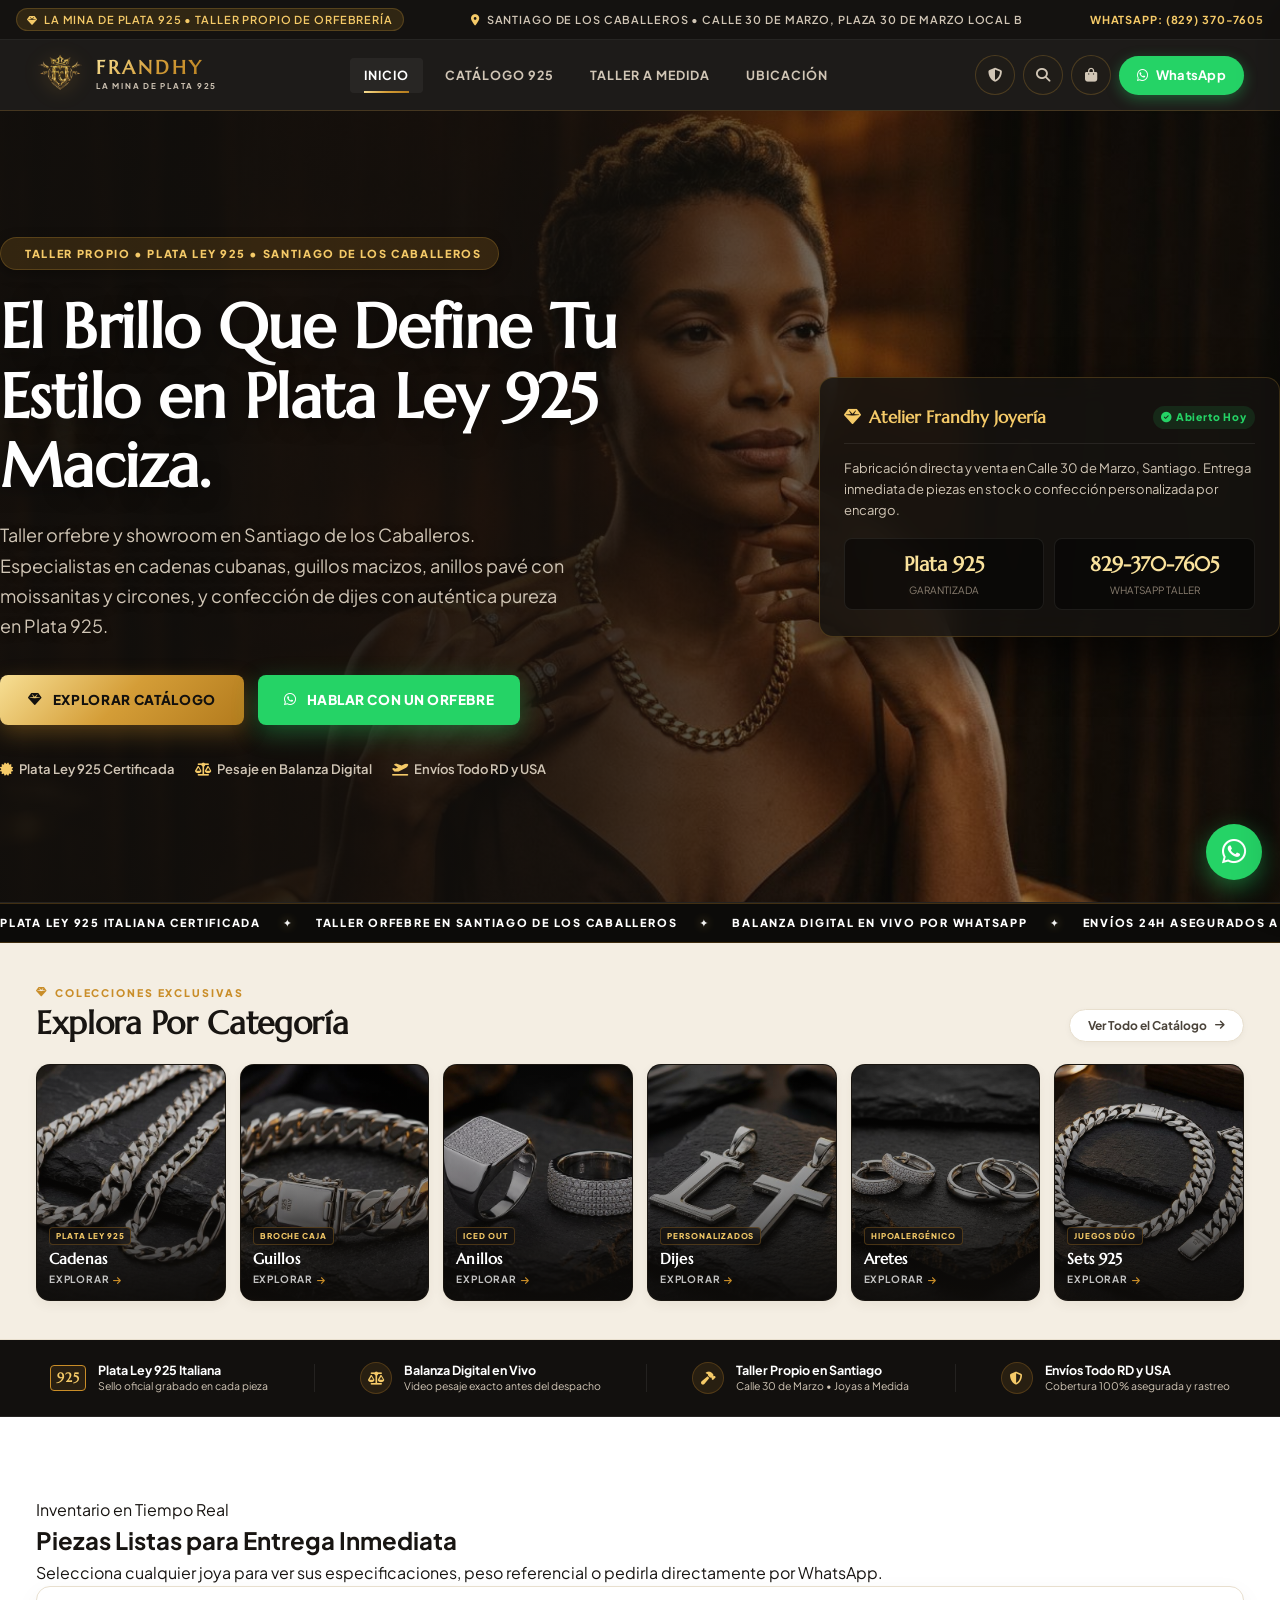
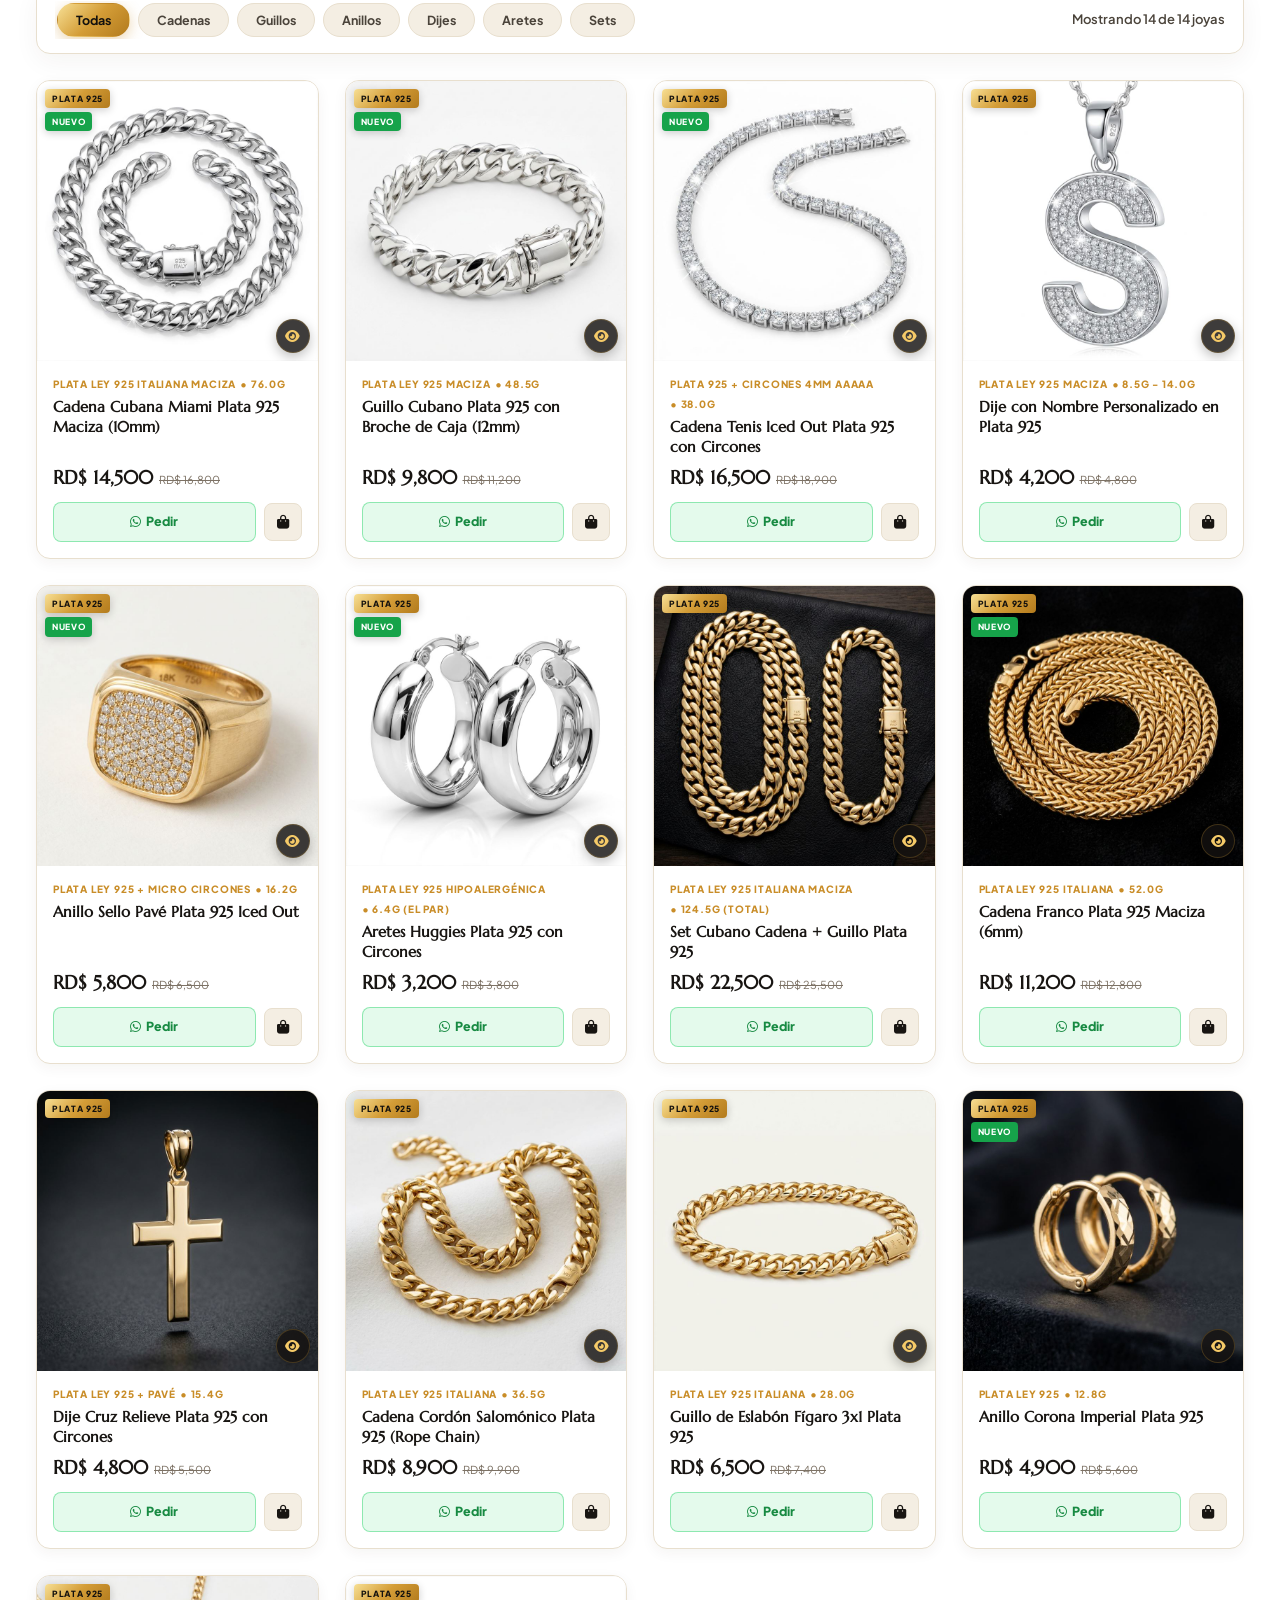
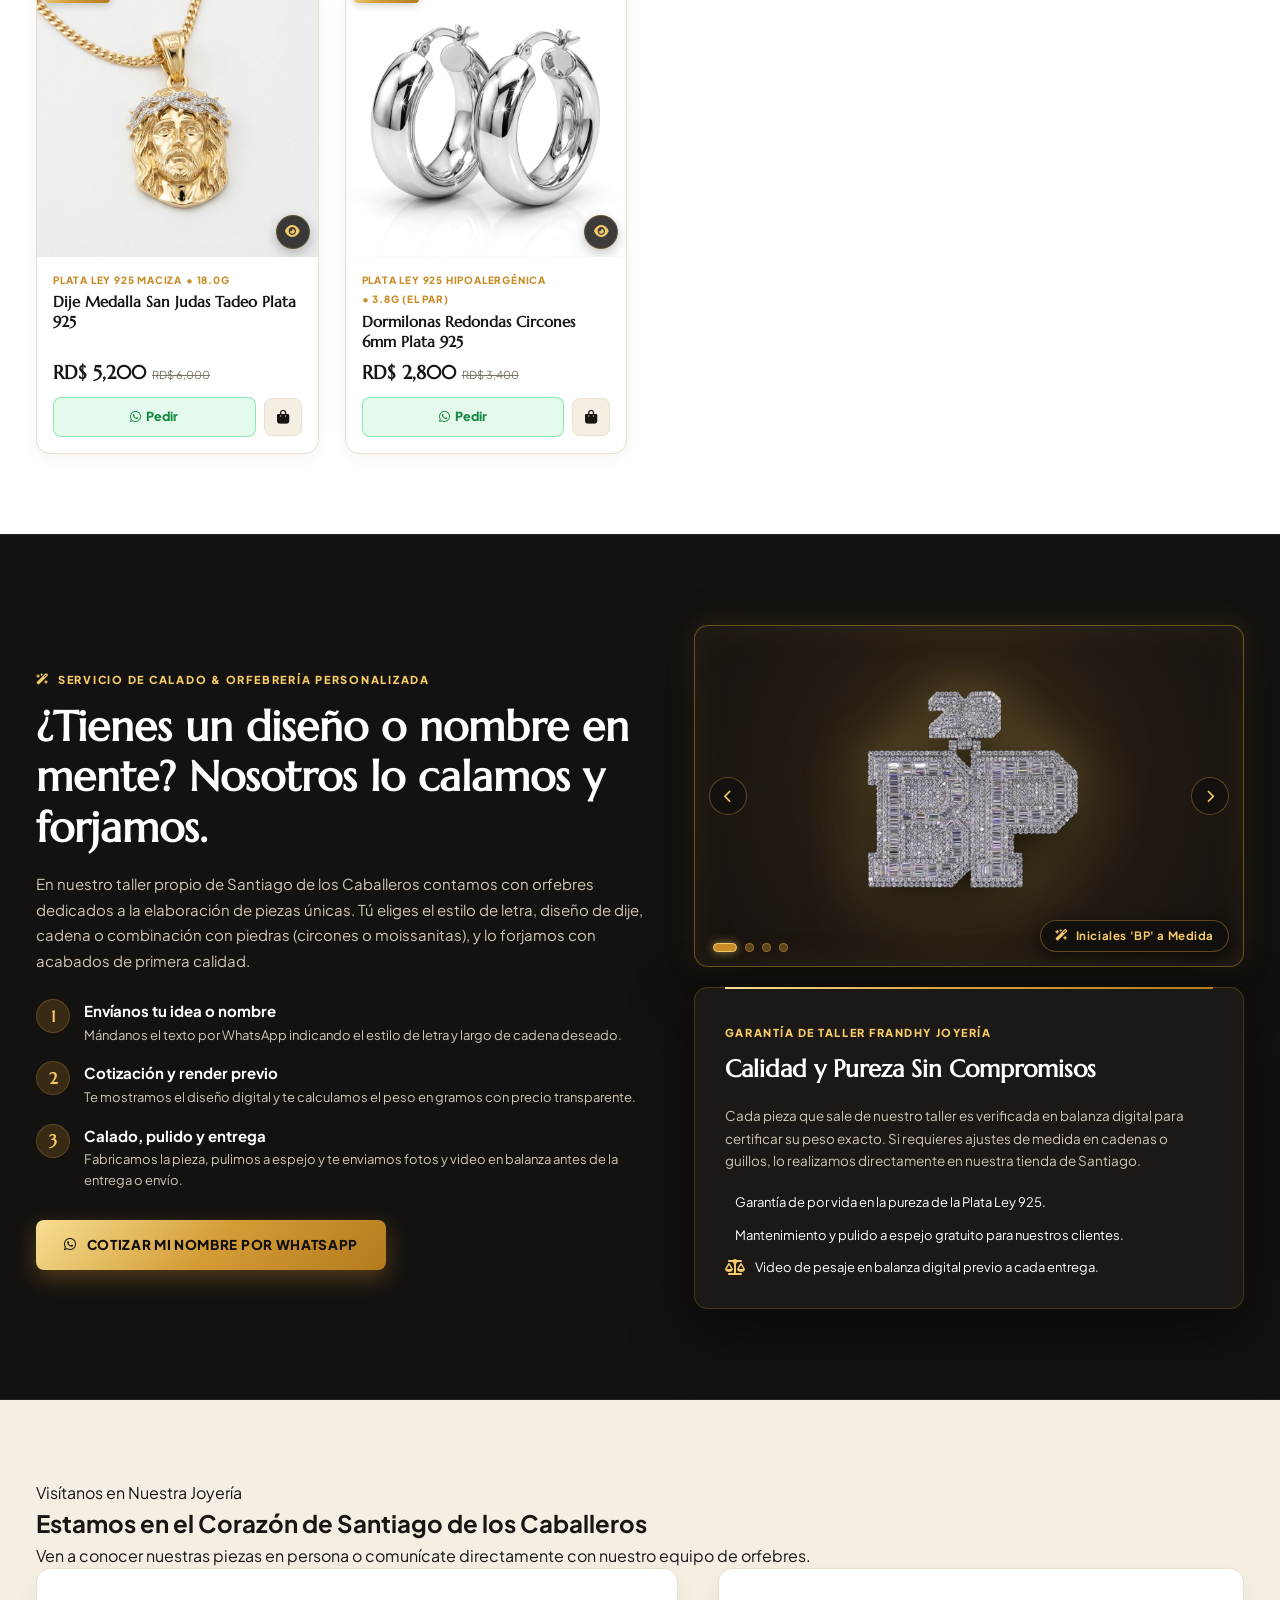
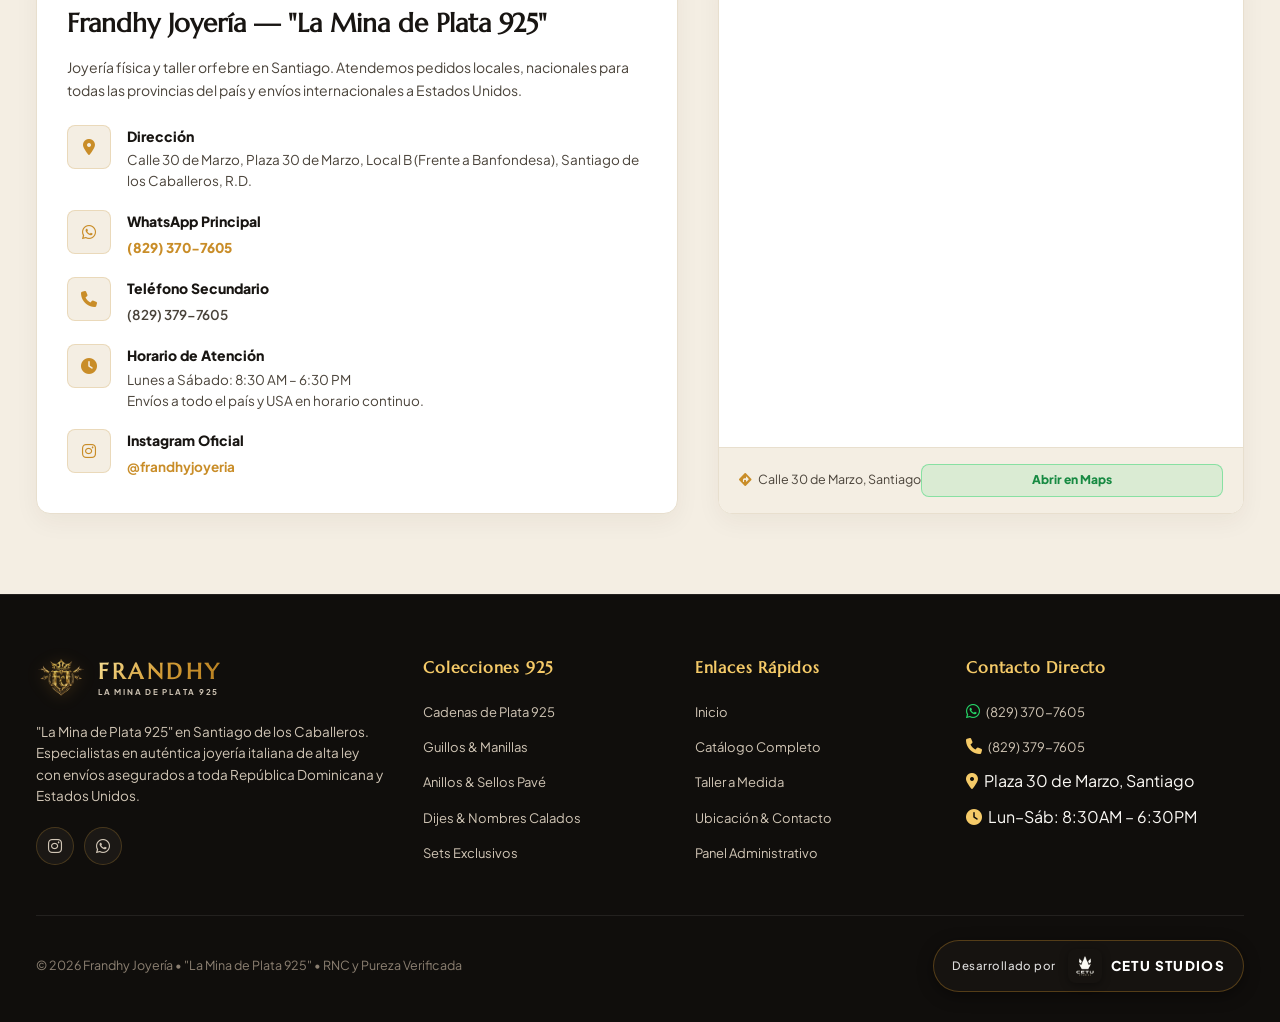
==== index.html @ ae6b26ad "feat: complete website for Frandhy Joyeria with custom jewelry catalog, hallmark bar carousel, and s" ====
<!DOCTYPE html>
<html lang="es">
<head>
  <meta charset="UTF-8">
  <meta name="viewport" content="width=device-width, initial-scale=1.0, maximum-scale=5.0">
  <title>Frandhy Joyería | "La Mina de Plata 925" · Taller de Joyas & Plata Ley 925 Italiana · Santiago de los Caballeros, RD</title>
  <meta name="description" content="Frandhy Joyería en Santiago de los Caballeros. Especialistas en cadenas cubanas Miami, guillos macizos, anillos pavé, dijes con tu nombre calados a mano y orfebrería de alta ley en auténtica Plata 925 Italiana.">
  <meta name="theme-color" content="#141210">

  <!-- Open Graph -->
  <meta property="og:title" content="Frandhy Joyería · La Mina de Plata 925 (Santiago, RD)">
  <meta property="og:description" content="Taller de orfebrería, fabricación, compra y venta de joyas en plata ley 925 italiana maciza en Calle 30 de Marzo, Santiago.">
  <meta property="og:type" content="website">

  <!-- Favicon -->
  <link rel="icon" type="image/png" href="assets/img/logo_frandhy.png">

  <!-- Font Awesome 6 -->
  <link rel="stylesheet" href="https://cdnjs.cloudflare.com/ajax/libs/font-awesome/6.5.1/css/all.min.css">

  <!-- Google Fonts: Cinzel + Marcellus + Plus Jakarta Sans -->
  <link rel="preconnect" href="https://fonts.googleapis.com">
  <link rel="preconnect" href="https://fonts.gstatic.com" crossorigin>
  <link href="https://fonts.googleapis.com/css2?family=Cinzel:wght@500;600;700;800;900&family=Marcellus&family=Plus+Jakarta+Sans:wght@300;400;500;600;700;800&display=swap" rel="stylesheet">

  <!-- Estilos Maestros (Alto Contraste Warm Ivory Marble & Rich Espresso / Amber Gold) -->
  <link rel="stylesheet" href="style.css">
</head>
<body>

  <!-- ====================================================================
       TOP BROADCAST BAR (ALTO CONTRASTE)
       ==================================================================== -->
  <div class="top-bar">
    <div class="top-bar-inner">
      <div class="top-pill">
        <i class="fa-solid fa-gem" style="font-size: 10px;"></i>
        <span>La Mina de Plata 925 &bull; Taller Propio de Orfebrería</span>
      </div>
      <div class="top-bar-item-hide">
        <i class="fa-solid fa-location-dot" style="color:var(--gold-light); margin-right:4px;"></i>
        <span>Santiago de los Caballeros &bull; Calle 30 de Marzo, Plaza 30 de Marzo Local B</span>
      </div>
      <div>
        <span class="top-rate">WhatsApp: (829) 370-7605</span>
      </div>
    </div>
  </div>

  <!-- ====================================================================
       STICKY NAVBAR (ESPRESSO GLASS)
       ==================================================================== -->
  <header class="site-nav" id="site-nav">
    <div class="nav-inner">
      <!-- Logo & Brand Wordmark -->
      <a href="#inicio" class="nav-logo" aria-label="Frandhy Joyería — La Mina de Plata 925">
        <img src="assets/img/logo_frandhy.png" alt="Frandhy Joyería" class="logo-img">
        <div class="logo-brand-wrap">
          <span class="logo-brand-title">FRANDHY</span>
          <span class="logo-brand-subtitle">LA MINA DE PLATA 925</span>
        </div>
      </a>

      <!-- Desktop Links -->
      <nav class="nav-links">
        <a href="#inicio" class="nav-link active">Inicio</a>
        <a href="#catalogo" class="nav-link">Catálogo 925</a>
        <a href="#taller" class="nav-link">Taller a Medida</a>
        <a href="#contacto" class="nav-link">Ubicación</a>
      </nav>

      <!-- Actions -->
      <div class="nav-actions">
        <!-- Direct Link to Admin Panel -->
        <a href="admin.html" class="nav-icon-btn nav-admin-link" title="Panel Administrativo" aria-label="Panel Administrativo" target="_blank">
          <i class="fa-solid fa-shield-halved"></i>
        </a>

        <!-- Search Button -->
        <button type="button" class="nav-icon-btn" id="nav-search-btn" aria-label="Buscar en el catálogo">
          <i class="fa-solid fa-magnifying-glass"></i>
        </button>

        <!-- Bag Button -->
        <button type="button" class="nav-icon-btn" id="cart-toggle-btn" aria-label="Ver bolsa de compras">
          <i class="fa-solid fa-bag-shopping"></i>
          <span class="bag-counter">0</span>
        </button>

        <!-- Direct WhatsApp CTA -->
        <a href="https://wa.me/18293707605?text=Hola%20Frandhy%20Joyer%C3%ADa,%20deseo%20consultar%20sobre%20su%20cat%C3%A1logo%20de%20piezas%20en%20plata%20925." 
           target="_blank" rel="noopener" class="nav-wa-btn">
          <i class="fa-brands fa-whatsapp"></i>
          <span>WhatsApp</span>
        </a>

        <!-- Mobile Hamburger -->
        <button type="button" class="nav-hamburger" id="mob-toggle-btn" aria-label="Abrir menú">
          <span></span><span></span><span></span>
        </button>
      </div>
    </div>

    <!-- Expandable Search Bar -->
    <div class="nav-search-bar" id="nav-search-bar">
      <div class="search-input-wrap">
        <i class="fa-solid fa-magnifying-glass search-ico"></i>
        <input type="search" id="search-input" placeholder="Buscar cadena cubana, guillo, anillo pavé, dije con nombre, aretes..." autocomplete="off">
        <button type="button" class="search-clear-btn" id="search-clear-btn" style="display:none;" aria-label="Limpiar búsqueda">
          <i class="fa-solid fa-xmark"></i>
        </button>
      </div>
    </div>
  </header>

  <!-- ====================================================================
       MOBILE DRAWER
       ==================================================================== -->
  <div class="mob-overlay" id="mob-overlay"></div>
  <aside class="mob-drawer" id="mob-drawer">
    <div class="mob-head">
      <div class="nav-logo">
        <img src="assets/img/logo_frandhy.png" alt="Frandhy Joyería" class="logo-img" style="height:42px; width:auto;">
        <div class="logo-brand-wrap">
          <span class="logo-brand-title" style="font-size:17px;">FRANDHY</span>
          <span class="logo-brand-subtitle" style="font-size:7.5px;">LA MINA DE PLATA 925</span>
        </div>
      </div>
      <button type="button" class="mob-close-btn" id="mob-close-btn" aria-label="Cerrar menú">
        <i class="fa-solid fa-xmark"></i>
      </button>
    </div>

    <nav class="mob-nav">
      <div class="mob-section-tag">Navegación</div>
      <a href="#inicio" class="mob-nav-link" data-close-mob><i class="fa-solid fa-house"></i>Inicio</a>
      <a href="#catalogo" class="mob-nav-link" data-close-mob><i class="fa-solid fa-gem"></i>Catálogo de Joyas</a>
      <a href="#taller" class="mob-nav-link" data-close-mob><i class="fa-solid fa-screwdriver-wrench"></i>Taller &amp; Calado</a>
      <a href="#contacto" class="mob-nav-link" data-close-mob><i class="fa-solid fa-location-dot"></i>Ubicación &amp; Contacto</a>

      <div style="height:1px; background:var(--bdr-dark-subtle); margin:12px 6px;"></div>

      <div class="mob-section-tag">Gestión del Taller</div>
      <a href="admin.html" class="mob-nav-link mob-nav-admin" target="_blank">
        <i class="fa-solid fa-shield-halved"></i>
        <span>Panel Administrativo</span>
        <span class="mob-admin-tag">Atelier</span>
      </a>
    </nav>

    <div class="mob-foot">
      <a href="https://wa.me/18293707605?text=Hola%20Frandhy%20Joyer%C3%ADa,%20deseo%20hacer%20una%20consulta." target="_blank" rel="noopener" class="btn-mob-wa">
        <i class="fa-brands fa-whatsapp"></i> WhatsApp: 829-370-7605
      </a>
      <button type="button" class="btn-mob-bag" onclick="window.FRANDHY_APP.openCartDrawer(); document.getElementById('mob-close-btn').click();">
        <i class="fa-solid fa-bag-shopping"></i> Ver Bolsa (<span id="mob-bag-count">0</span>)
      </button>
    </div>
  </aside>

  <!-- ====================================================================
       SHOPPING BAG DRAWER
       ==================================================================== -->
  <div class="cart-drawer-overlay" id="cart-overlay"></div>
  <aside class="cart-drawer" id="cart-drawer">
    <div class="cart-head">
      <span class="cart-title"><i class="fa-solid fa-bag-shopping" style="color:var(--gold); margin-right:8px;"></i>Tu Bolsa de Joyas</span>
      <button type="button" class="mob-close-btn" id="cart-close-btn" aria-label="Cerrar bolsa">
        <i class="fa-solid fa-xmark"></i>
      </button>
    </div>

    <div class="cart-items-wrap" id="cart-items-wrap">
      <!-- Inyectado por store.js -->
    </div>

    <div class="cart-foot">
      <div class="cart-total-row">
        <span style="color:var(--text-dark-2); font-weight:600;">Subtotal Estimado:</span>
        <span class="cart-total-price" id="cart-total-price">RD$ 0</span>
      </div>
      <button type="button" class="btn-primary" id="cart-checkout-btn" style="width:100%; justify-content:center;">
        <i class="fa-brands fa-whatsapp"></i> Confirmar Pedido por WhatsApp
      </button>
      <p style="font-size:11px; color:var(--text-dark-3); text-align:center; margin-top:10px;">
        Plata Ley 925 garantizada &bull; Envío asegurado a toda RD y USA
      </p>
    </div>
  </aside>

  <main>
    <!-- ==================================================================
         1. HERO SECTION (FULL-BLEED LUXURY CAMPAIGN HERO)
         ================================================================== -->
    <section class="hero" id="inicio">
      <div class="hero-bg-media">
        <img src="assets/img/hero/cristian_hero_luxury.jpg" alt="Frandhy Joyería — Campaña Plata Ley 925 Italiana" class="hero-bg-img">
        <div class="hero-vignette"></div>
      </div>

      <div class="container hero-content-wrap">
        <div class="hero-inner-grid">
          <div class="hero-text-col fade-in">
            <div class="hero-eyebrow-dark">
              <span class="pulse-dot"></span>
              <span>TALLER PROPIO &bull; PLATA LEY 925 &bull; SANTIAGO DE LOS CABALLEROS</span>
            </div>

            <h1 class="hero-main-title">
              El Brillo Que Define Tu Estilo en <span class="gold-gradient-text">Plata Ley 925 Maciza</span>.
            </h1>

            <p class="hero-main-desc">
              Taller orfebre y showroom en Santiago de los Caballeros. Especialistas en cadenas cubanas, guillos macizos, anillos pavé con moissanitas y circones, y confección de dijes con auténtica pureza en Plata 925.
            </p>

            <div class="hero-actions-group">
              <a href="#catalogo" class="btn-primary">
                <i class="fa-solid fa-gem"></i> Explorar Catálogo
              </a>
              <a href="https://wa.me/18293707605?text=Hola%20Frandhy%20Joyer%C3%ADa,%20deseo%20cotizar%20una%20pieza%20en%20plata%20925." target="_blank" rel="noopener" class="btn-hero-wa">
                <i class="fa-brands fa-whatsapp"></i> Hablar con un Orfebre
              </a>
            </div>

            <div class="hero-trust-pills">
              <span><i class="fa-solid fa-certificate"></i>Plata Ley 925 Certificada</span>
              <span><i class="fa-solid fa-scale-balanced"></i>Pesaje en Balanza Digital</span>
              <span><i class="fa-solid fa-plane-departure"></i>Envíos Todo RD y USA</span>
            </div>
          </div>

          <div class="hero-card-col fade-in">
            <div class="hero-floating-card">
              <div class="hero-float-head">
                <span class="hero-float-title"><i class="fa-solid fa-gem" style="color:var(--gold-light); margin-right:8px;"></i>Atelier Frandhy Joyería</span>
                <span class="hero-float-status"><i class="fa-solid fa-circle-check"></i> Abierto Hoy</span>
              </div>
              <div class="hero-float-body">
                <p>Fabricación directa y venta en Calle 30 de Marzo, Santiago. Entrega inmediata de piezas en stock o confección personalizada por encargo.</p>
                <div class="hero-float-stats">
                  <div class="float-stat-box">
                    <div class="float-stat-num">Plata 925</div>
                    <div class="float-stat-lbl">Garantizada</div>
                  </div>
                  <div class="float-stat-box">
                    <div class="float-stat-num">829-370-7605</div>
                    <div class="float-stat-lbl">WhatsApp Taller</div>
                  </div>
                </div>
              </div>
            </div>
          </div>
        </div>
      </div>
    </section>

    <!-- ==================================================================
         1.5. LUXURY INFINITE TICKER MARQUEE (JAXXON & GLD STANDARD)
         ================================================================== -->
    <div class="luxury-marquee-ticker" aria-hidden="true">
      <div class="marquee-track">
        <div class="marquee-group">
          <span>PLATA LEY 925 ITALIANA CERTIFICADA</span>
          <span class="marquee-star">✦</span>
          <span>TALLER ORFEBRE EN SANTIAGO DE LOS CABALLEROS</span>
          <span class="marquee-star">✦</span>
          <span>BALANZA DIGITAL EN VIVO POR WHATSAPP</span>
          <span class="marquee-star">✦</span>
          <span>ENVÍOS 24H ASEGURADOS A TODA RD &amp; USA</span>
          <span class="marquee-star">✦</span>
          <span>BROCHES DE CAJA CON DOBLE SEGURO</span>
          <span class="marquee-star">✦</span>
          <span>CALADO LÁSER Y DISEÑOS PERSONALIZADOS</span>
          <span class="marquee-star">✦</span>
          <span>GARANTÍA DE AUTENTICIDAD DE POR VIDA</span>
          <span class="marquee-star">✦</span>
        </div>
        <div class="marquee-group" aria-hidden="true">
          <span>PLATA LEY 925 ITALIANA CERTIFICADA</span>
          <span class="marquee-star">✦</span>
          <span>TALLER ORFEBRE EN SANTIAGO DE LOS CABALLEROS</span>
          <span class="marquee-star">✦</span>
          <span>BALANZA DIGITAL EN VIVO POR WHATSAPP</span>
          <span class="marquee-star">✦</span>
          <span>ENVÍOS 24H ASEGURADOS A TODA RD &amp; USA</span>
          <span class="marquee-star">✦</span>
          <span>BROCHES DE CAJA CON DOBLE SEGURO</span>
          <span class="marquee-star">✦</span>
          <span>CALADO LÁSER Y DISEÑOS PERSONALIZADOS</span>
          <span class="marquee-star">✦</span>
          <span>GARANTÍA DE AUTENTICIDAD DE POR VIDA</span>
          <span class="marquee-star">✦</span>
        </div>
      </div>
    </div>

    <!-- ==================================================================
         2. EDITORIAL CATEGORY TILES (JAXXON & MEJURI "SHOP BY CATEGORY")
         ================================================================== -->
    <section class="section-luxury-collections" id="colecciones">
      <div class="container">
        <div class="collections-head fade-in">
          <div class="col-head-left">
            <span class="luxury-eyebrow"><i class="fa-solid fa-gem"></i> Colecciones Exclusivas</span>
            <h2 class="collections-title">Explora Por Categoría</h2>
          </div>
          <button type="button" class="btn-all-collections" onclick="window.FRANDHY_APP.filterByCategory('todas')">
            <span>Ver Todo el Catálogo</span> <i class="fa-solid fa-arrow-right"></i>
          </button>
        </div>

        <div class="collections-track fade-in">
          <!-- Card 1: Cadenas -->
          <article class="lux-cat-card" data-cat="cadenas" onclick="window.FRANDHY_APP.filterByCategory('cadenas')">
            <div class="lux-cat-media">
              <img src="assets/img/categories/cadenas.jpg" alt="Cadenas en Plata Ley 925" loading="lazy">
              <div class="lux-cat-gradient"></div>
            </div>
            <div class="lux-cat-content">
              <span class="lux-cat-badge">Plata Ley 925</span>
              <h3 class="lux-cat-name">Cadenas</h3>
              <span class="lux-cat-action">Explorar <i class="fa-solid fa-arrow-right"></i></span>
            </div>
          </article>

          <!-- Card 2: Guillos -->
          <article class="lux-cat-card" data-cat="guillos" onclick="window.FRANDHY_APP.filterByCategory('guillos')">
            <div class="lux-cat-media">
              <img src="assets/img/categories/pulseras.jpg" alt="Guillos y Pulseras Miami" loading="lazy">
              <div class="lux-cat-gradient"></div>
            </div>
            <div class="lux-cat-content">
              <span class="lux-cat-badge">Broche Caja</span>
              <h3 class="lux-cat-name">Guillos</h3>
              <span class="lux-cat-action">Explorar <i class="fa-solid fa-arrow-right"></i></span>
            </div>
          </article>

          <!-- Card 3: Anillos -->
          <article class="lux-cat-card" data-cat="anillos" onclick="window.FRANDHY_APP.filterByCategory('anillos')">
            <div class="lux-cat-media">
              <img src="assets/img/categories/anillos.jpg" alt="Anillos y Pavé" loading="lazy">
              <div class="lux-cat-gradient"></div>
            </div>
            <div class="lux-cat-content">
              <span class="lux-cat-badge">Iced Out</span>
              <h3 class="lux-cat-name">Anillos</h3>
              <span class="lux-cat-action">Explorar <i class="fa-solid fa-arrow-right"></i></span>
            </div>
          </article>

          <!-- Card 4: Dijes -->
          <article class="lux-cat-card" data-cat="dijes" onclick="window.FRANDHY_APP.filterByCategory('dijes')">
            <div class="lux-cat-media">
              <img src="assets/img/categories/personalizados.jpg" alt="Dijes Calados Personalizados" loading="lazy">
              <div class="lux-cat-gradient"></div>
            </div>
            <div class="lux-cat-content">
              <span class="lux-cat-badge">Personalizados</span>
              <h3 class="lux-cat-name">Dijes</h3>
              <span class="lux-cat-action">Explorar <i class="fa-solid fa-arrow-right"></i></span>
            </div>
          </article>

          <!-- Card 5: Aretes -->
          <article class="lux-cat-card" data-cat="aretes" onclick="window.FRANDHY_APP.filterByCategory('aretes')">
            <div class="lux-cat-media">
              <img src="assets/img/categories/aretes.jpg" alt="Aretes y Candongas" loading="lazy">
              <div class="lux-cat-gradient"></div>
            </div>
            <div class="lux-cat-content">
              <span class="lux-cat-badge">Hipoalergénico</span>
              <h3 class="lux-cat-name">Aretes</h3>
              <span class="lux-cat-action">Explorar <i class="fa-solid fa-arrow-right"></i></span>
            </div>
          </article>

          <!-- Card 6: Sets -->
          <article class="lux-cat-card" data-cat="sets" onclick="window.FRANDHY_APP.filterByCategory('sets')">
            <div class="lux-cat-media">
              <img src="assets/img/categories/sets.jpg" alt="Sets Coordinados" loading="lazy">
              <div class="lux-cat-gradient"></div>
            </div>
            <div class="lux-cat-content">
              <span class="lux-cat-badge">Juegos Dúo</span>
              <h3 class="lux-cat-name">Sets 925</h3>
              <span class="lux-cat-action">Explorar <i class="fa-solid fa-arrow-right"></i></span>
            </div>
          </article>
        </div>
      </div>
    </section>

    <!-- ==================================================================
         2.5. CERTIFIED LUXURY HALLMARK BAR (CARTIER / TIFFANY STANDARD)
         ================================================================== -->
    <section class="section-hallmark-bar" id="garantia-frandhy">
      <div class="container">
        <div class="hallmark-carousel-wrap">
          <button class="hm-arrow hm-arrow-prev" id="hm-prev" aria-label="Anterior garantía">
            <i class="fa-solid fa-chevron-left"></i>
          </button>

          <div class="hallmark-inner fade-in">
            <div class="hallmark-cell">
              <div class="hallmark-seal">925</div>
              <div class="hallmark-text">
                <strong>Plata Ley 925 Italiana</strong>
                <span>Sello oficial grabado en cada pieza</span>
              </div>
            </div>

            <div class="hallmark-divider"></div>

            <div class="hallmark-cell">
              <div class="hallmark-icon"><i class="fa-solid fa-scale-balanced"></i></div>
              <div class="hallmark-text">
                <strong>Balanza Digital en Vivo</strong>
                <span>Video pesaje exacto antes del despacho</span>
              </div>
            </div>

            <div class="hallmark-divider"></div>

            <div class="hallmark-cell">
              <div class="hallmark-icon"><i class="fa-solid fa-hammer"></i></div>
              <div class="hallmark-text">
                <strong>Taller Propio en Santiago</strong>
                <span>Calle 30 de Marzo &bull; Joyas a Medida</span>
              </div>
            </div>

            <div class="hallmark-divider"></div>

            <div class="hallmark-cell">
              <div class="hallmark-icon"><i class="fa-solid fa-shield-halved"></i></div>
              <div class="hallmark-text">
                <strong>Envíos Todo RD y USA</strong>
                <span>Cobertura 100% asegurada y rastreo</span>
              </div>
            </div>
          </div>

          <button class="hm-arrow hm-arrow-next" id="hm-next" aria-label="Siguiente garantía">
            <i class="fa-solid fa-chevron-right"></i>
          </button>
        </div>
      </div>
    </section>

    <!-- ==================================================================
         4. CATALOG & PRODUCTS (LUMINOUS CANVAS & CRISP WHITE CARDS)
         ================================================================== -->
    <section class="section-catalog" id="catalogo">
      <div class="container">
        <div class="section-head fade-in">
          <span class="section-tag">Inventario en Tiempo Real</span>
          <h2 class="section-title">Piezas Listas para Entrega Inmediata</h2>
          <p class="section-sub">Selecciona cualquier joya para ver sus especificaciones, peso referencial o pedirla directamente por WhatsApp.</p>
        </div>

        <!-- Filter Pills Bar -->
        <div class="catalog-toolbar fade-in">
          <div class="filter-pills">
            <button type="button" class="filter-pill active" data-cat="todas">Todas</button>
            <button type="button" class="filter-pill" data-cat="cadenas">Cadenas</button>
            <button type="button" class="filter-pill" data-cat="guillos">Guillos</button>
            <button type="button" class="filter-pill" data-cat="anillos">Anillos</button>
            <button type="button" class="filter-pill" data-cat="dijes">Dijes</button>
            <button type="button" class="filter-pill" data-cat="aretes">Aretes</button>
            <button type="button" class="filter-pill" data-cat="sets">Sets</button>
          </div>
          <div class="catalog-counter" id="catalog-count">Cargando inventario...</div>
        </div>

        <!-- Grid (Exactamente 2 columnas en mobile, 4 en desktop) -->
        <div class="products-grid" id="products-grid">
          <!-- Inyectado dinámicamente por store.js -->
        </div>
      </div>
    </section>

    <!-- ==================================================================
         5. TALLER & CUSTOM WORKSHOP (ALTO CONTRASTE OSCURO — ESPRESSO & GOLD)
         ================================================================== -->
    <section class="section-workshop" id="taller">
      <div class="container">
        <div class="workshop-grid">
          <div class="workshop-text fade-in">
            <div class="workshop-badge">
              <i class="fa-solid fa-wand-magic-sparkles"></i>
              <span>Servicio de Calado &amp; Orfebrería Personalizada</span>
            </div>
            <h2 class="workshop-title">¿Tienes un diseño o nombre en mente? Nosotros lo calamos y forjamos.</h2>
            <p class="workshop-desc">
              En nuestro taller propio de Santiago de los Caballeros contamos con orfebres dedicados a la elaboración de piezas únicas. Tú eliges el estilo de letra, diseño de dije, cadena o combinación con piedras (circones o moissanitas), y lo forjamos con acabados de primera calidad.
            </p>

            <div class="workshop-steps">
              <div class="workshop-step">
                <div class="step-num">1</div>
                <div class="step-text">
                  <h4>Envíanos tu idea o nombre</h4>
                  <p>Mándanos el texto por WhatsApp indicando el estilo de letra y largo de cadena deseado.</p>
                </div>
              </div>

              <div class="workshop-step">
                <div class="step-num">2</div>
                <div class="step-text">
                  <h4>Cotización y render previo</h4>
                  <p>Te mostramos el diseño digital y te calculamos el peso en gramos con precio transparente.</p>
                </div>
              </div>

              <div class="workshop-step">
                <div class="step-num">3</div>
                <div class="step-text">
                  <h4>Calado, pulido y entrega</h4>
                  <p>Fabricamos la pieza, pulimos a espejo y te enviamos fotos y video en balanza antes de la entrega o envío.</p>
                </div>
              </div>
            </div>

            <a href="https://wa.me/18293707605?text=Hola%20Frandhy%20Joyer%C3%ADa,%20quiero%20cotizar%20la%20fabricaci%C3%B3n%20de%20un%20dije%20con%20nombre%20personalizado." target="_blank" rel="noopener" class="btn-primary">
              <i class="fa-brands fa-whatsapp"></i> Cotizar Mi Nombre por WhatsApp
            </a>
          </div>

          <div class="workshop-visual fade-in">
            <!-- Product showcase interactive carousel -->
            <div class="workshop-img-showcase">
              <button type="button" class="workshop-carousel-arrow prev" aria-label="Pieza anterior" id="w-prev"><i class="fa-solid fa-chevron-left"></i></button>

              <div class="workshop-carousel-stage">
                <img src="assets/img/custom_bp_pendant.png" alt="Dije personalizado con iniciales BP en plata ley 925" class="workshop-pendant-img active" data-index="0" loading="lazy" decoding="async">
                <img src="assets/img/custom_geminis_pendant.png" alt="Dije personalizado con nombre GEMINIS en plata ley 925" class="workshop-pendant-img" data-index="1" loading="lazy" decoding="async">
                <img src="assets/img/custom_triangle_pendant.png" alt="Dije personalizado Medallón Triángulo Alado en plata ley 925" class="workshop-pendant-img" data-index="2" loading="lazy" decoding="async">
                <img src="assets/img/custom_bandido_pendant.png" alt="Dije personalizado BANDIDO AL FIN iced-out en plata ley 925" class="workshop-pendant-img" data-index="3" loading="lazy" decoding="async">
              </div>

              <button type="button" class="workshop-carousel-arrow next" aria-label="Siguiente pieza" id="w-next"><i class="fa-solid fa-chevron-right"></i></button>

              <div class="workshop-carousel-dots">
                <span class="workshop-dot active" data-slide="0" aria-label="Dije BP"></span>
                <span class="workshop-dot" data-slide="1" aria-label="Dije Geminis"></span>
                <span class="workshop-dot" data-slide="2" aria-label="Dije Triángulo"></span>
                <span class="workshop-dot" data-slide="3" aria-label="Dije Bandido Al Fin"></span>
              </div>

              <div class="workshop-img-badge" id="workshop-img-badge">
                <i class="fa-solid fa-wand-magic-sparkles"></i>
                <span id="workshop-badge-text">Iniciales 'BP' a Medida</span>
              </div>
            </div>

            <div class="workshop-visual-card">
              <span style="font-size:11px; text-transform:uppercase; letter-spacing:0.14em; color:var(--gold-light); font-weight:800;">Garantía de Taller Frandhy Joyería</span>
              <h3 style="font-family:var(--font-serif); font-size:24px; color:#fff; margin:8px 0 16px;">Calidad y Pureza Sin Compromisos</h3>
              <p style="font-size:13.5px; color:var(--text-light-2); line-height:1.65;">
                Cada pieza que sale de nuestro taller es verificada en balanza digital para certificar su peso exacto. Si requieres ajustes de medida en cadenas o guillos, lo realizamos directamente en nuestra tienda de Santiago.
              </p>

              <div style="margin-top:20px; display:flex; flex-direction:column; gap:12px;">
                <div style="display:flex; align-items:center; gap:10px; font-size:13px; color:#fff;">
                  <i class="fa-solid fa-shield-check" style="color:var(--gold-light); font-size:16px;"></i>
                  <span>Garantía de por vida en la pureza de la Plata Ley 925.</span>
                </div>
                <div style="display:flex; align-items:center; gap:10px; font-size:13px; color:#fff;">
                  <i class="fa-solid fa-sparkles" style="color:var(--gold-light); font-size:16px;"></i>
                  <span>Mantenimiento y pulido a espejo gratuito para nuestros clientes.</span>
                </div>
                <div style="display:flex; align-items:center; gap:10px; font-size:13px; color:#fff;">
                  <i class="fa-solid fa-scale-balanced" style="color:var(--gold-light); font-size:16px;"></i>
                  <span>Video de pesaje en balanza digital previo a cada entrega.</span>
                </div>
              </div>
            </div>
          </div>
        </div>
      </div>
    </section>

    <!-- ==================================================================
         6. CONTACTO & UBICACIÓN EN SANTIAGO (WARM SILK CANVAS)
         ================================================================== -->
    <section class="section-contact" id="contacto">
      <div class="container">
        <div class="section-head fade-in">
          <span class="section-tag">Visítanos en Nuestra Joyería</span>
          <h2 class="section-title">Estamos en el Corazón de Santiago de los Caballeros</h2>
          <p class="section-sub">Ven a conocer nuestras piezas en persona o comunícate directamente con nuestro equipo de orfebres.</p>
        </div>

        <div class="contact-grid">
          <div class="contact-info-card fade-in">
            <h3>Frandhy Joyería — "La Mina de Plata 925"</h3>
            <p style="font-size:14px; color:var(--text-dark-2); line-height:1.6;">
              Joyería física y taller orfebre en Santiago. Atendemos pedidos locales, nacionales para todas las provincias del país y envíos internacionales a Estados Unidos.
            </p>

            <div class="contact-list">
              <div class="contact-item">
                <div class="contact-item-icon"><i class="fa-solid fa-location-dot"></i></div>
                <div class="contact-item-text">
                  <h5>Dirección</h5>
                  <p>Calle 30 de Marzo, Plaza 30 de Marzo, Local B (Frente a Banfondesa), Santiago de los Caballeros, R.D.</p>
                </div>
              </div>

              <div class="contact-item">
                <div class="contact-item-icon"><i class="fa-brands fa-whatsapp"></i></div>
                <div class="contact-item-text">
                  <h5>WhatsApp Principal</h5>
                  <a href="https://wa.me/18293707605" target="_blank" rel="noopener" style="color:var(--gold); font-weight:800;">(829) 370-7605</a>
                </div>
              </div>

              <div class="contact-item">
                <div class="contact-item-icon"><i class="fa-solid fa-phone"></i></div>
                <div class="contact-item-text">
                  <h5>Teléfono Secundario</h5>
                  <a href="tel:8293797605" style="font-weight:600;">(829) 379-7605</a>
                </div>
              </div>

              <div class="contact-item">
                <div class="contact-item-icon"><i class="fa-solid fa-clock"></i></div>
                <div class="contact-item-text">
                  <h5>Horario de Atención</h5>
                  <p>Lunes a Sábado: 8:30 AM – 6:30 PM<br>Envíos a todo el país y USA en horario continuo.</p>
                </div>
              </div>

              <div class="contact-item">
                <div class="contact-item-icon"><i class="fa-brands fa-instagram"></i></div>
                <div class="contact-item-text">
                  <h5>Instagram Oficial</h5>
                  <a href="https://www.instagram.com/frandhyjoyeria/" target="_blank" rel="noopener" style="color:var(--gold); font-weight:700;">@frandhyjoyeria</a>
                </div>
              </div>
            </div>
          </div>

          <div class="map-card-wrap fade-in">
            <!-- Google Maps Embed centered on Calle 30 de Marzo, Santiago -->
            <iframe 
              class="map-iframe"
              src="https://www.google.com/maps/embed?pb=!1m18!1m12!1m3!1d3762.6989649514656!2d-70.7042079!3d19.4503792!2m3!1f0!2f0!3f0!3m2!1i1024!2i768!4f13.1!3m3!1m2!1s0x8eb1cf6149a6e111%3A0x64c39f045bcf07cf!2sC.%2030%20de%20Marzo%2C%20Santiago%20De%20Los%20Caballeros!5e0!3m2!1ses!2sdo!4v1700000000000!5m2!1ses!2sdo"
              allowfullscreen="" 
              loading="lazy" 
              referrerpolicy="no-referrer-when-downgrade"
              title="Ubicación Frandhy Joyería en Santiago de los Caballeros">
            </iframe>
            <div class="map-footer">
              <span style="font-size:12.5px; color:var(--text-dark-2);"><i class="fa-solid fa-diamond-turn-right" style="color:var(--gold); margin-right:6px;"></i>Calle 30 de Marzo, Santiago</span>
              <a href="https://maps.google.com/?q=Calle+30+de+Marzo+Santiago+de+los+Caballeros+Republica+Dominicana" target="_blank" rel="noopener" class="btn-card-wa" style="padding:6px 14px; font-size:12px;">
                Abrir en Maps
              </a>
            </div>
          </div>
        </div>
      </div>
    </section>
  </main>

  <!-- ====================================================================
       FOOTER (ALTO CONTRASTE ESPRESSO & CRÉDITO CETU STUDIOS)
       ==================================================================== -->
  <footer class="site-footer">
    <div class="container">
      <div class="footer-main">
        <div class="footer-brand">
          <div class="footer-logo-wrap">
            <img src="assets/img/logo_frandhy.png" alt="Frandhy Joyería" class="footer-logo-img">
            <div class="logo-brand-wrap">
              <span class="logo-brand-title" style="font-size:22px;">FRANDHY</span>
              <span class="logo-brand-subtitle">LA MINA DE PLATA 925</span>
            </div>
          </div>
          <p>
            "La Mina de Plata 925" en Santiago de los Caballeros. Especialistas en auténtica joyería italiana de alta ley con envíos asegurados a toda República Dominicana y Estados Unidos.
          </p>
          <div class="footer-socials">
            <a href="https://www.instagram.com/frandhyjoyeria/" target="_blank" rel="noopener" class="social-icon-btn" aria-label="Instagram">
              <i class="fa-brands fa-instagram"></i>
            </a>
            <a href="https://wa.me/18293707605" target="_blank" rel="noopener" class="social-icon-btn" aria-label="WhatsApp">
              <i class="fa-brands fa-whatsapp"></i>
            </a>
          </div>
        </div>

        <div class="footer-col">
          <h4>Colecciones 925</h4>
          <ul class="footer-links">
            <li><a href="#catalogo" onclick="window.FRANDHY_APP.filterByCategory('cadenas')">Cadenas de Plata 925</a></li>
            <li><a href="#catalogo" onclick="window.FRANDHY_APP.filterByCategory('guillos')">Guillos &amp; Manillas</a></li>
            <li><a href="#catalogo" onclick="window.FRANDHY_APP.filterByCategory('anillos')">Anillos &amp; Sellos Pavé</a></li>
            <li><a href="#catalogo" onclick="window.FRANDHY_APP.filterByCategory('dijes')">Dijes &amp; Nombres Calados</a></li>
            <li><a href="#catalogo" onclick="window.FRANDHY_APP.filterByCategory('sets')">Sets Exclusivos</a></li>
          </ul>
        </div>

        <div class="footer-col">
          <h4>Enlaces Rápidos</h4>
          <ul class="footer-links">
            <li><a href="#inicio">Inicio</a></li>
            <li><a href="#catalogo">Catálogo Completo</a></li>
            <li><a href="#taller">Taller a Medida</a></li>
            <li><a href="#contacto">Ubicación &amp; Contacto</a></li>
            <li><a href="admin.html" target="_blank">Panel Administrativo</a></li>
          </ul>
        </div>

        <div class="footer-col">
          <h4>Contacto Directo</h4>
          <ul class="footer-links">
            <li><i class="fa-brands fa-whatsapp" style="color:var(--wa); margin-right:6px;"></i><a href="https://wa.me/18293707605" target="_blank" rel="noopener">(829) 370-7605</a></li>
            <li><i class="fa-solid fa-phone" style="color:var(--gold-light); margin-right:6px;"></i><a href="tel:8293797605">(829) 379-7605</a></li>
            <li><i class="fa-solid fa-location-dot" style="color:var(--gold-light); margin-right:6px;"></i><span>Plaza 30 de Marzo, Santiago</span></li>
            <li><i class="fa-solid fa-clock" style="color:var(--gold-light); margin-right:6px;"></i><span>Lun–Sáb: 8:30AM – 6:30PM</span></li>
          </ul>
        </div>
      </div>

      <div class="footer-bottom">
        <div class="footer-bottom-inner">
          <span>&copy; <span id="year-copy">2026</span> Frandhy Joyería &bull; "La Mina de Plata 925" &bull; RNC y Pureza Verificada</span>

          <!-- CETU Studios Credit with Official Badge -->
          <a href="https://instagram.com/cetustudios" target="_blank" rel="noopener" class="cetu-badge" title="Desarrollado por CETU Studios">
            <span class="cetu-by">Desarrollado por</span>
            <div class="cetu-brand-box">
              <img src="assets/img/cetu-studios.png" alt="CETU Studios Logo" class="cetu-logo-img" loading="lazy" decoding="async">
              <span class="cetu-text">CETU STUDIOS</span>
            </div>
          </a>
        </div>
      </div>
    </div>
  </footer>

  <!-- ====================================================================
       PRODUCT DETAIL MODAL
       ==================================================================== -->
  <div class="modal-overlay" id="product-modal">
    <div class="modal-dialog">
      <button type="button" class="modal-close" id="modal-close-btn" aria-label="Cerrar modal">
        <i class="fa-solid fa-xmark"></i>
      </button>

      <div class="modal-grid">
        <div class="modal-img-box">
          <img src="" id="modal-img" alt="Joya Frandhy Joyería">
        </div>

        <div class="modal-details">
          <span class="modal-cat-tag" id="modal-cat">Plata 925</span>
          <h2 class="modal-title" id="modal-title">Nombre de la Joya</h2>

          <div class="modal-price-box">
            <span class="modal-price" id="modal-price">RD$ 0</span>
            <span class="modal-old-price" id="modal-old-price" style="display:none;">RD$ 0</span>
          </div>

          <div class="modal-specs-grid">
            <div class="modal-spec-item">
              <div class="modal-spec-label">Material</div>
              <div class="modal-spec-val" id="modal-material">Plata Ley 925 Italiana Maciza</div>
            </div>
            <div class="modal-spec-item">
              <div class="modal-spec-label">Peso Estimado</div>
              <div class="modal-spec-val" id="modal-weight">Báscula Digital Verificada</div>
            </div>
            <div class="modal-spec-item">
              <div class="modal-spec-label">Código / SKU</div>
              <div class="modal-spec-val" id="modal-code">FJ-925</div>
            </div>
            <div class="modal-spec-item">
              <div class="modal-spec-label">Disponibilidad</div>
              <div class="modal-spec-val" id="modal-stock" style="color:#16a34a;">Listo para Entrega</div>
            </div>
          </div>

          <p class="modal-desc" id="modal-desc">
            Descripción de la joya forjada en el taller de orfebrería de Frandhy Joyería en Santiago de los Caballeros.
          </p>

          <div class="modal-actions">
            <a href="#" id="modal-wa-btn" target="_blank" rel="noopener" class="btn-modal-wa">
              <i class="fa-brands fa-whatsapp"></i> Pedir por WhatsApp
            </a>
            <button type="button" id="modal-add-bag-btn" class="btn-modal-bag">
              <i class="fa-solid fa-bag-shopping"></i> Agregar a mi Bolsa
            </button>
          </div>
        </div>
      </div>
    </div>
  </div>

  <!-- ====================================================================
       FLOATING WHATSAPP BUTTON
       ==================================================================== -->
  <a href="https://wa.me/18293707605?text=Hola%20Frandhy%20Joyer%C3%ADa,%20deseo%20m%C3%A1s%20informaci%C3%B3n%20sobre%20sus%20joyas%20en%20plata%20925." 
     target="_blank" rel="noopener" class="floating-wa-btn" aria-label="Contactar por WhatsApp">
    <i class="fa-brands fa-whatsapp"></i>
  </a>

  <!-- SCRIPTS -->
  <script src="data.js"></script>
  <script src="store.js"></script>
  <script>
    document.getElementById('year-copy').textContent = new Date().getFullYear();
  </script>
</body>
</html>
---- style.css ----
/* ==========================================================================
   CRISTIAN ORO JOYERÍA — LUXURY EDITORIAL CONTRAST SYSTEM
   Paleta de Alto Contraste: Warm Ivory Marble & Rich Espresso / Amber Gold
   Cero monotonía azulada · Totalmente diferenciado de Avirex
   ========================================================================== */

@import url('https://fonts.googleapis.com/css2?family=Cinzel:wght@500;600;700;800;900&family=Marcellus&family=Plus+Jakarta+Sans:wght@300;400;500;600;700;800&display=swap');

:root {
  /* Lienzo Claro Editorial (Light Warm Canvas) */
  --canvas-light:    #faf7f2;
  --canvas-subtle:   #f4eee3;
  --surface-white:   #ffffff;
  --surface-card:    #ffffff;
  --bdr-light:       #e8dfce;
  --bdr-gold-subtle: rgba(196, 142, 42, 0.22);
  
  /* Secciones de Alto Contraste Oscuro (Rich Espresso / Dark Coffee — Sin tono azul) */
  --canvas-dark:     #141210;
  --canvas-dark-2:   #1a1714;
  --surface-dark:    #1f1c18;
  --bdr-dark:        rgba(212, 157, 55, 0.24);
  --bdr-dark-subtle: rgba(255, 255, 255, 0.08);

  /* Oro Cálido & Ámbar 14k (Rich Warm 14k Gold) */
  --gold:            #c98d28;
  --gold-rich:       #d89b32;
  --gold-light:      #f5ca68;
  --gold-glow:       #fae29c;
  --gold-soft:       rgba(201, 141, 40, 0.12);
  --gold-soft-2:     rgba(201, 141, 40, 0.20);
  --gold-gradient:   linear-gradient(135deg, #f7df94 0%, #d49d37 50%, #b37b1d 100%);

  /* Tipografías & Textos (Alto Contraste) */
  --text-dark:       #181512;
  --text-dark-2:     #4a433a;
  --text-dark-3:     #7d7265;

  --text-light:      #fbf9f5;
  --text-light-2:    #d1c6b6;
  --text-light-3:    #8c8072;

  /* WhatsApp */
  --wa:              #25d366;
  --wa-dark:         #1ba64e;
  --wa-soft:         rgba(37, 211, 102, 0.12);

  /* Fuentes */
  --font-serif:      'Marcellus', Georgia, serif;
  --font-display:    'Cinzel', Georgia, serif;
  --font-sans:       'Plus Jakarta Sans', system-ui, -apple-system, sans-serif;

  /* UI Tokens */
  --radius-xs:       4px;
  --radius-s:        8px;
  --radius-m:        14px;
  --radius-l:        24px;
  --ease:            cubic-bezier(0.16, 1, 0.3, 1);
  --nav-h:           70px;
  --shadow-subtle:   0 8px 24px rgba(60, 45, 20, 0.05);
  --shadow-hover:    0 16px 36px rgba(60, 45, 20, 0.12);
}

/* RESET & BASE */
*, *::before, *::after { box-sizing: border-box; margin: 0; padding: 0; }

html {
  scroll-behavior: smooth;
  -webkit-text-size-adjust: 100%;
  font-size: 16px;
  overflow-x: clip;
  width: 100%;
  max-width: 100vw;
}

body {
  background: var(--canvas-light);
  color: var(--text-dark);
  font-family: var(--font-sans);
  line-height: 1.58;
  -webkit-font-smoothing: antialiased;
  -moz-osx-font-smoothing: grayscale;
  overflow-x: clip;
  width: 100%;
  max-width: 100vw;
  position: relative;
}

a { color: inherit; text-decoration: none; transition: all 0.2s; }
img { max-width: 100%; height: auto; display: block; }
button { font-family: var(--font-sans); cursor: pointer; border: none; background: none; }
input, select, textarea { font-family: var(--font-sans); }
ul { list-style: none; }

.container {
  width: 100%;
  max-width: 1280px;
  margin: 0 auto;
  padding: 0 16px;
}
@media (min-width: 640px) { .container { padding: 0 24px; } }
@media (min-width: 1024px) { .container { padding: 0 36px; } }

/* FADE-IN ON SCROLL */
.fade-in {
  opacity: 0;
  transform: translateY(18px);
  transition: opacity 0.6s var(--ease), transform 0.6s var(--ease);
}
.fade-in.visible {
  opacity: 1;
  transform: translateY(0);
}

/* ==========================================================================
   TOP BAR (ALTO CONTRASTE OSCURO)
   ========================================================================== */
.top-bar {
  background: #141210;
  border-bottom: 1px solid var(--bdr-dark-subtle);
  font-size: 11px;
  color: var(--text-light-2);
  padding: 8px 16px;
  letter-spacing: 0.08em;
  text-transform: uppercase;
  font-weight: 600;
}
.top-bar-inner {
  display: flex;
  align-items: center;
  justify-content: space-between;
  flex-wrap: wrap;
  gap: 10px;
  max-width: 1280px;
  margin: 0 auto;
}
.top-pill {
  display: inline-flex;
  align-items: center;
  gap: 6px;
  background: rgba(201, 141, 40, 0.16);
  color: var(--gold-light);
  padding: 2px 10px;
  border-radius: 999px;
  border: 1px solid var(--bdr-dark);
}
.top-rate {
  color: var(--gold-light);
  font-weight: 700;
}
@media (max-width: 768px) {
  .top-bar-item-hide { display: none; }
  .top-bar-inner { justify-content: center; }
}

/* ==========================================================================
   NAVBAR (SLEEK ESPRESSO GLASS WITH GOLD HIGHLIGHTS)
   ========================================================================== */
.site-nav {
  position: -webkit-sticky;
  position: sticky;
  top: 0;
  z-index: 1000;
  background: rgba(20, 18, 16, 0.96);
  backdrop-filter: blur(16px);
  -webkit-backdrop-filter: blur(16px);
  border-bottom: 1px solid rgba(212, 157, 55, 0.22);
  transition: background 0.3s, box-shadow 0.3s;
}
.site-nav.scrolled {
  background: rgba(18, 16, 14, 0.98);
  box-shadow: 0 10px 30px rgba(0, 0, 0, 0.35);
}

.nav-inner {
  display: flex;
  align-items: center;
  justify-content: space-between;
  height: var(--nav-h);
  max-width: 1280px;
  margin: 0 auto;
  padding: 0 16px;
  gap: 16px;
}
@media (min-width: 640px) { .nav-inner { padding: 0 24px; } }
@media (min-width: 1024px) { .nav-inner { padding: 0 36px; } }

.nav-logo {
  display: flex;
  align-items: center;
  gap: 12px;
  text-decoration: none;
  flex-shrink: 0;
  transition: opacity 0.2s;
}
.nav-logo:hover {
  opacity: 0.95;
}
.logo-img {
  height: 48px;
  width: auto;
  object-fit: contain;
  display: block;
  filter: drop-shadow(0 3px 10px rgba(201, 141, 40, 0.35));
  transition: transform 0.3s var(--ease);
}
.nav-logo:hover .logo-img {
  transform: scale(1.05);
}

.logo-brand-wrap {
  display: flex;
  flex-direction: column;
  justify-content: center;
}
.logo-brand-title {
  font-family: var(--font-serif);
  font-size: 19px;
  font-weight: 700;
  letter-spacing: 0.16em;
  background: var(--gold-gradient);
  -webkit-background-clip: text;
  -webkit-text-fill-color: transparent;
  line-height: 1;
}
.logo-brand-subtitle {
  font-size: 8px;
  letter-spacing: 0.22em;
  text-transform: uppercase;
  color: var(--text-light-2);
  margin-top: 3px;
  font-weight: 700;
  white-space: nowrap;
}
@media (max-width: 480px) {
  .logo-img { height: 42px; }
  .logo-brand-title { font-size: 16px; letter-spacing: 0.12em; }
  .logo-brand-subtitle { font-size: 7px; letter-spacing: 0.16em; }
}
@media (max-width: 360px) {
  .logo-brand-subtitle { display: none; }
}

.nav-admin-link {
  display: none;
}
@media (min-width: 640px) {
  .nav-admin-link { display: flex; }
}

.nav-links {
  display: none;
  align-items: center;
  gap: 8px;
}
@media (min-width: 960px) { .nav-links { display: flex; } }

.nav-link {
  font-size: 12.5px;
  font-weight: 700;
  letter-spacing: 0.08em;
  text-transform: uppercase;
  color: var(--text-light-2);
  padding: 8px 14px;
  border-radius: var(--radius-xs);
  transition: all 0.2s;
  position: relative;
}
.nav-link:hover, .nav-link.active {
  color: #fff;
  background: rgba(255, 255, 255, 0.05);
}
.nav-link.active::after {
  content: '';
  position: absolute;
  bottom: 0;
  left: 14px;
  right: 14px;
  height: 2px;
  background: var(--gold-gradient);
}

/* Nav Actions */
.nav-actions {
  display: flex;
  align-items: center;
  gap: 8px;
  flex-shrink: 0;
}
.nav-icon-btn {
  width: 40px;
  height: 40px;
  border-radius: 50%;
  border: 1px solid var(--bdr-dark);
  background: var(--surface-dark);
  color: var(--text-light-2);
  display: flex;
  align-items: center;
  justify-content: center;
  font-size: 14px;
  position: relative;
  transition: all 0.2s;
}
.nav-icon-btn:hover {
  color: var(--gold-light);
  border-color: var(--gold);
  background: rgba(201, 141, 40, 0.15);
}

.bag-counter {
  position: absolute;
  top: -2px;
  right: -2px;
  background: var(--gold-gradient);
  color: #12100e;
  font-size: 10px;
  font-weight: 800;
  min-width: 17px;
  height: 17px;
  border-radius: 999px;
  display: none;
  align-items: center;
  justify-content: center;
  padding: 0 4px;
  border: 1.5px solid #141210;
}
.bag-counter.active { display: flex; }

.nav-wa-btn {
  display: none;
  align-items: center;
  gap: 8px;
  background: var(--wa);
  color: #fff;
  border-radius: 999px;
  padding: 9px 18px;
  font-size: 13px;
  font-weight: 700;
  letter-spacing: 0.02em;
  transition: all 0.25s var(--ease);
  box-shadow: 0 4px 14px rgba(37, 211, 102, 0.35);
}
@media (min-width: 600px) { .nav-wa-btn { display: inline-flex; } }
.nav-wa-btn:hover {
  background: var(--wa-dark);
  transform: translateY(-1px);
}

.nav-hamburger {
  display: flex;
  flex-direction: column;
  justify-content: center;
  gap: 5px;
  width: 40px;
  height: 40px;
  border-radius: var(--radius-s);
  border: 1px solid var(--bdr-dark);
  background: var(--surface-dark);
  padding: 10px;
}
@media (min-width: 960px) { .nav-hamburger { display: none; } }
.nav-hamburger span {
  display: block;
  width: 100%;
  height: 2px;
  background: var(--text-light);
  border-radius: 2px;
}

/* Expandable search */
.nav-search-bar {
  display: none;
  background: #181512;
  border-top: 1px solid rgba(255, 255, 255, 0.05);
  border-bottom: 1px solid var(--bdr-dark);
  padding: 12px 16px;
}
.nav-search-bar.open { display: block; }
.search-input-wrap {
  position: relative;
  max-width: 640px;
  margin: 0 auto;
}
.search-input-wrap input {
  width: 100%;
  background: #100e0c;
  border: 1px solid var(--bdr-dark);
  border-radius: 999px;
  padding: 11px 44px 11px 40px;
  color: #fff;
  font-size: 14px;
  outline: none;
}
.search-input-wrap input:focus {
  border-color: var(--gold-light);
  box-shadow: 0 0 0 3px rgba(201, 141, 40, 0.2);
}
.search-input-wrap i.search-ico {
  position: absolute;
  left: 16px;
  top: 50%;
  transform: translateY(-50%);
  color: var(--gold-light);
  font-size: 14px;
}
.search-clear-btn {
  position: absolute;
  right: 14px;
  top: 50%;
  transform: translateY(-50%);
  color: var(--text-light-3);
  font-size: 14px;
}

/* ==========================================================================
   MOBILE DRAWER (ZERO OVERFLOW)
   ========================================================================== */
.mob-overlay {
  position: fixed;
  inset: 0;
  background: rgba(0, 0, 0, 0.75);
  backdrop-filter: blur(6px);
  z-index: 2500;
  opacity: 0;
  visibility: hidden;
  transition: all 0.3s;
}
.mob-overlay.open { opacity: 1; visibility: visible; }

.mob-drawer {
  position: fixed;
  top: 0; right: 0; bottom: 0;
  width: min(320px, 85vw);
  background: #141210;
  border-left: 1px solid var(--bdr-dark);
  z-index: 2600;
  display: flex;
  flex-direction: column;
  transform: translateX(100%);
  transition: transform 0.32s var(--ease);
  padding: 20px 18px;
  box-sizing: border-box;
  overflow-x: hidden;
}
.mob-drawer.open { transform: translateX(0); }

.mob-head {
  display: flex;
  align-items: center;
  justify-content: space-between;
  margin-bottom: 22px;
  padding-bottom: 14px;
  border-bottom: 1px solid var(--bdr-dark-subtle);
}
.mob-close-btn {
  width: 32px;
  height: 32px;
  border-radius: 50%;
  border: 1px solid var(--bdr-dark);
  color: var(--text-light-2);
  display: flex;
  align-items: center;
  justify-content: center;
  font-size: 13px;
}

.mob-nav {
  display: flex;
  flex-direction: column;
  gap: 3px;
  flex: 1;
  overflow-y: auto;
}
.mob-section-tag {
  font-size: 9.5px;
  font-weight: 800;
  letter-spacing: 0.16em;
  text-transform: uppercase;
  color: var(--gold-light);
  padding: 10px 12px 4px;
}
.mob-nav-link {
  display: flex;
  align-items: center;
  gap: 12px;
  padding: 11px 12px;
  border-radius: var(--radius-s);
  color: var(--text-light-2);
  font-size: 14px;
  font-weight: 600;
  transition: all 0.2s;
}
.mob-nav-link i {
  color: var(--gold-light);
  font-size: 13px;
  width: 18px;
  text-align: center;
}
.mob-nav-link:hover {
  background: rgba(255, 255, 255, 0.05);
  color: #fff;
}
.mob-nav-admin {
  background: rgba(201, 141, 40, 0.16);
  border: 1px solid var(--bdr-dark);
  color: var(--gold-light);
  margin-top: 4px;
}
.mob-admin-tag {
  margin-left: auto;
  font-size: 9px;
  font-weight: 800;
  letter-spacing: 0.1em;
  background: var(--gold-gradient);
  color: #12100e;
  padding: 2px 7px;
  border-radius: 999px;
}

.mob-foot {
  padding-top: 16px;
  border-top: 1px solid var(--bdr-dark-subtle);
  display: flex;
  flex-direction: column;
  gap: 8px;
}
.btn-mob-wa {
  display: flex;
  align-items: center;
  justify-content: center;
  gap: 8px;
  background: var(--wa);
  color: #fff;
  border-radius: var(--radius-s);
  padding: 12px;
  font-size: 14px;
  font-weight: 700;
}
.btn-mob-bag {
  display: flex;
  align-items: center;
  justify-content: center;
  gap: 8px;
  background: var(--surface-dark);
  border: 1px solid var(--bdr-dark);
  color: var(--text-light);
  border-radius: var(--radius-s);
  padding: 11px;
  font-size: 13.5px;
  font-weight: 600;
}

/* ==========================================================================
   1. HERO SECTION (FULL-BLEED LUXURY CAMPAIGN HERO)
   ========================================================================== */
.hero {
  position: relative;
  min-height: 88vh;
  display: flex;
  align-items: center;
  background: #12100e;
  overflow: hidden;
  border-bottom: 1px solid var(--bdr-dark-subtle);
}

.hero-bg-media {
  position: absolute;
  inset: 0;
  z-index: 0;
}
.hero-bg-img {
  width: 100%;
  height: 100%;
  object-fit: cover;
  object-position: center 25%;
  transform: scale(1.02);
  transition: transform 10s ease-out;
}
.hero:hover .hero-bg-img {
  transform: scale(1.06);
}

/* Warm espresso & amber cinematic vignette — Zero blue */
.hero-vignette {
  position: absolute;
  inset: 0;
  background: linear-gradient(
    90deg,
    rgba(18, 15, 12, 0.95) 0%,
    rgba(18, 15, 12, 0.85) 45%,
    rgba(18, 15, 12, 0.40) 75%,
    rgba(18, 15, 12, 0.65) 100%
  );
}
@media (max-width: 900px) {
  .hero-vignette {
    background: linear-gradient(
      180deg,
      rgba(18, 15, 12, 0.60) 0%,
      rgba(18, 15, 12, 0.88) 45%,
      rgba(18, 15, 12, 0.98) 100%
    );
  }
}

.hero-content-wrap {
  position: relative;
  z-index: 2;
  padding: 80px 0;
  width: 100%;
}

.hero-inner-grid {
  display: grid;
  grid-template-columns: 1fr;
  gap: 36px;
  align-items: center;
}
@media (min-width: 960px) {
  .hero-inner-grid {
    grid-template-columns: 1.25fr 0.75fr;
    gap: 50px;
  }
}

.hero-eyebrow-dark {
  display: inline-flex;
  align-items: center;
  gap: 8px;
  background: rgba(201, 141, 40, 0.18);
  border: 1px solid var(--bdr-dark);
  color: var(--gold-light);
  padding: 7px 16px;
  border-radius: 999px;
  font-size: 11px;
  font-weight: 800;
  letter-spacing: 0.15em;
  text-transform: uppercase;
  margin-bottom: 22px;
  box-shadow: 0 4px 14px rgba(0, 0, 0, 0.3);
}

.hero-main-title {
  font-family: var(--font-serif);
  font-size: clamp(34px, 5.2vw, 62px);
  line-height: 1.12;
  font-weight: 700;
  letter-spacing: -0.01em;
  color: #ffffff;
  margin-bottom: 20px;
  text-shadow: 0 4px 20px rgba(0, 0, 0, 0.5);
}

.hero-main-desc {
  font-size: clamp(15.5px, 1.8vw, 18px);
  color: var(--text-light-2);
  max-width: 580px;
  line-height: 1.68;
  margin-bottom: 34px;
  text-shadow: 0 2px 10px rgba(0, 0, 0, 0.4);
}

.hero-actions-group {
  display: flex;
  align-items: center;
  gap: 14px;
  flex-wrap: wrap;
  margin-bottom: 34px;
}

.btn-primary {
  display: inline-flex;
  align-items: center;
  justify-content: center;
  gap: 10px;
  background: var(--gold-gradient);
  color: #12100e;
  padding: 14px 28px;
  border-radius: var(--radius-s);
  font-size: 13.5px;
  font-weight: 800;
  letter-spacing: 0.05em;
  text-transform: uppercase;
  transition: all 0.25s var(--ease);
  box-shadow: 0 8px 22px rgba(201, 141, 40, 0.35);
}
.btn-primary:hover {
  transform: translateY(-2px);
  box-shadow: 0 12px 30px rgba(201, 141, 40, 0.48);
  filter: brightness(1.05);
}

.btn-hero-wa {
  display: inline-flex;
  align-items: center;
  justify-content: center;
  gap: 10px;
  background: var(--wa);
  color: #ffffff;
  padding: 14px 26px;
  border-radius: var(--radius-s);
  font-size: 13.5px;
  font-weight: 800;
  letter-spacing: 0.04em;
  text-transform: uppercase;
  box-shadow: 0 8px 24px rgba(37, 211, 102, 0.35);
  transition: all 0.25s;
}
.btn-hero-wa:hover {
  background: var(--wa-dark);
  transform: translateY(-2px);
  box-shadow: 0 12px 30px rgba(37, 211, 102, 0.5);
}

.hero-trust-pills {
  display: flex;
  align-items: center;
  gap: 20px;
  flex-wrap: wrap;
  font-size: 13px;
  font-weight: 600;
  color: var(--text-light-2);
}
.hero-trust-pills i { color: var(--gold-light); margin-right: 6px; }

@media (max-width: 640px) {
  .hero-content-wrap {
    padding: 46px 0 36px;
  }
  .hero-eyebrow-dark {
    font-size: 9px;
    padding: 5px 12px;
    letter-spacing: 0.1em;
    margin-bottom: 16px;
  }
  .hero-main-title {
    font-size: 32px;
    margin-bottom: 14px;
  }
  .hero-main-desc {
    font-size: 14.5px;
    margin-bottom: 24px;
  }
  .hero-actions-group {
    flex-direction: column;
    align-items: stretch;
    gap: 10px;
    margin-bottom: 26px;
  }
  .hero-actions-group .btn-primary,
  .hero-actions-group .btn-hero-wa {
    width: 100%;
    justify-content: center;
    padding: 13px 20px;
    font-size: 13px;
  }
  .hero-trust-pills {
    gap: 8px 14px;
    font-size: 11.5px;
  }
}

/* Floating Glassmorphism Workshop Badge (Desktop) */
.hero-floating-card {
  display: none;
  background: rgba(22, 19, 16, 0.86);
  backdrop-filter: blur(14px);
  -webkit-backdrop-filter: blur(14px);
  border: 1px solid var(--bdr-dark);
  border-radius: var(--radius-m);
  padding: 26px 24px;
  box-shadow: 0 20px 50px rgba(0, 0, 0, 0.65);
}
@media (min-width: 960px) {
  .hero-floating-card { display: block; }
}
.hero-float-head {
  display: flex;
  align-items: center;
  justify-content: space-between;
  margin-bottom: 14px;
  padding-bottom: 12px;
  border-bottom: 1px solid var(--bdr-dark-subtle);
}
.hero-float-title {
  font-family: var(--font-serif);
  font-size: 17px;
  font-weight: 700;
  color: var(--gold-light);
}
.hero-float-status {
  font-size: 10.5px;
  font-weight: 800;
  letter-spacing: 0.08em;
  background: var(--wa-soft);
  color: var(--wa);
  padding: 3px 8px;
  border-radius: 999px;
}
.hero-float-body p {
  font-size: 13px;
  color: var(--text-light-2);
  line-height: 1.6;
  margin-bottom: 18px;
}
.hero-float-stats {
  display: grid;
  grid-template-columns: 1fr 1fr;
  gap: 10px;
}
.float-stat-box {
  background: rgba(0, 0, 0, 0.45);
  border: 1px solid var(--bdr-dark-subtle);
  border-radius: var(--radius-s);
  padding: 10px 8px;
  text-align: center;
}
.float-stat-num {
  font-family: var(--font-serif);
  font-size: 20px;
  font-weight: 700;
  color: var(--gold-glow);
}
.float-stat-lbl {
  font-size: 10px;
  color: var(--text-light-3);
  text-transform: uppercase;
  margin-top: 2px;
}

/* Floating Badges on Image */
.floating-seal-badge {
  position: absolute;
  top: 14px;
  left: 14px;
  background: rgba(20, 18, 16, 0.88);
  backdrop-filter: blur(8px);
  color: var(--gold-light);
  padding: 6px 14px;
  border-radius: 999px;
  font-size: 11px;
  font-weight: 800;
  letter-spacing: 0.08em;
  border: 1px solid var(--bdr-dark);
  display: inline-flex;
  align-items: center;
  gap: 6px;
}

.hero-quote-card {
  margin-top: 14px;
  background: #141210;
  border-radius: var(--radius-m);
  padding: 18px 20px;
  color: #fff;
  display: flex;
  align-items: center;
  justify-content: space-between;
  border: 1px solid var(--bdr-dark);
}
.hero-quote-left h4 {
  font-family: var(--font-serif);
  font-size: 16px;
  color: var(--gold-light);
  margin-bottom: 2px;
}
.hero-quote-left p {
  font-size: 11.5px;
  color: var(--text-light-2);
}
.hero-quote-phone {
  background: rgba(201, 141, 40, 0.18);
  border: 1px solid var(--bdr-dark);
  color: var(--gold-light);
  padding: 8px 14px;
  border-radius: var(--radius-s);
  font-weight: 800;
  font-size: 13px;
  white-space: nowrap;
}

/* ==========================================================================
   1.5. LUXURY INFINITE TICKER MARQUEE (JAXXON & GLD STANDARD)
   ========================================================================== */
.luxury-marquee-ticker {
  background: #0c0b09;
  border-top: 1px solid rgba(201, 141, 40, 0.28);
  border-bottom: 1px solid rgba(201, 141, 40, 0.28);
  overflow: hidden;
  position: relative;
  z-index: 8;
  user-select: none;
  padding: 10px 0;
}
.marquee-track {
  display: flex;
  width: max-content;
  animation: marqueeSlide 36s linear infinite;
}
.luxury-marquee-ticker:hover .marquee-track {
  animation-play-state: paused;
}
@keyframes marqueeSlide {
  0% { transform: translateX(0); }
  100% { transform: translateX(-50%); }
}
.marquee-group {
  display: flex;
  align-items: center;
  gap: 22px;
  padding-right: 22px;
  flex-shrink: 0;
}
.marquee-group span {
  font-size: 11px;
  font-weight: 800;
  letter-spacing: 0.16em;
  text-transform: uppercase;
  color: #ffffff;
  white-space: nowrap;
}
.marquee-star {
  color: var(--gold-light);
  font-size: 11px;
  opacity: 0.95;
  text-shadow: 0 0 10px rgba(242, 202, 107, 0.65);
}

/* ==========================================================================
   2. EDITORIAL CATEGORY TILES (JAXXON & MEJURI "SHOP BY CATEGORY")
   ========================================================================== */
.section-luxury-collections {
  background: var(--canvas-subtle);
  border-bottom: 1px solid var(--bdr-light);
  padding: 34px 0 38px;
  position: relative;
}

.collections-head {
  display: flex;
  align-items: flex-end;
  justify-content: space-between;
  gap: 16px;
  margin-bottom: 22px;
  flex-wrap: wrap;
}
.luxury-eyebrow {
  display: inline-flex;
  align-items: center;
  gap: 6px;
  font-size: 10.5px;
  font-weight: 800;
  letter-spacing: 0.18em;
  text-transform: uppercase;
  color: var(--gold);
  margin-bottom: 4px;
}
.collections-title {
  font-family: var(--font-serif);
  font-size: clamp(24px, 3.2vw, 32px);
  font-weight: 700;
  color: var(--text-dark);
  line-height: 1.15;
  letter-spacing: -0.01em;
}

.btn-all-collections {
  display: inline-flex;
  align-items: center;
  gap: 8px;
  background: #ffffff;
  border: 1px solid var(--bdr-light);
  border-radius: 999px;
  padding: 8px 18px;
  font-size: 12px;
  font-weight: 700;
  color: var(--text-dark-2);
  cursor: pointer;
  transition: all 0.25s var(--ease);
  box-shadow: 0 2px 6px rgba(0, 0, 0, 0.04);
}
.btn-all-collections:hover {
  border-color: var(--gold);
  color: var(--gold);
  transform: translateY(-1px);
  box-shadow: 0 4px 12px rgba(201, 141, 40, 0.2);
}
.btn-all-collections i {
  font-size: 11px;
  transition: transform 0.2s;
}
.btn-all-collections:hover i {
  transform: translateX(3px);
}

/* Collections Track (Responsive Rail on Mobile, 6-col on Desktop) */
.collections-track {
  display: grid;
  grid-template-columns: repeat(2, 1fr);
  gap: 12px;
}
@media (min-width: 480px) {
  .collections-track {
    grid-template-columns: repeat(3, 1fr);
    gap: 14px;
  }
}
@media (min-width: 900px) {
  .collections-track {
    grid-template-columns: repeat(6, 1fr);
    gap: 14px;
  }
}

/* Luxury Category Card */
.lux-cat-card {
  position: relative;
  background: #141210;
  border: 1px solid rgba(60, 45, 20, 0.12);
  border-radius: var(--radius-m);
  overflow: hidden;
  aspect-ratio: 4 / 5;
  cursor: pointer;
  transition: all 0.3s var(--ease);
  box-shadow: 0 4px 12px rgba(60, 45, 20, 0.06);
  -webkit-tap-highlight-color: transparent;
}
.lux-cat-card:hover {
  transform: translateY(-4px);
  border-color: var(--gold);
  box-shadow: 0 14px 28px rgba(201, 141, 40, 0.22);
}
.lux-cat-card.active {
  border-color: var(--gold);
  box-shadow: 0 0 0 2px var(--gold), 0 12px 26px rgba(201, 141, 40, 0.3);
}

.lux-cat-media {
  position: absolute;
  inset: 0;
  overflow: hidden;
}
.lux-cat-media img {
  width: 100%;
  height: 100%;
  object-fit: cover;
  transition: transform 0.55s var(--ease);
}
.lux-cat-card:hover .lux-cat-media img {
  transform: scale(1.08);
}
.lux-cat-gradient {
  position: absolute;
  inset: 0;
  background: linear-gradient(
    to top,
    rgba(14, 12, 10, 0.92) 0%,
    rgba(14, 12, 10, 0.45) 45%,
    rgba(14, 12, 10, 0.08) 100%
  );
  transition: opacity 0.3s;
}
.lux-cat-card:hover .lux-cat-gradient {
  opacity: 0.95;
}

.lux-cat-content {
  position: absolute;
  inset: 0;
  padding: 14px 12px 12px;
  display: flex;
  flex-direction: column;
  justify-content: flex-end;
  z-index: 2;
}
.lux-cat-badge {
  font-size: 8px;
  font-weight: 800;
  letter-spacing: 0.12em;
  text-transform: uppercase;
  color: var(--gold-light);
  background: rgba(20, 18, 16, 0.7);
  backdrop-filter: blur(4px);
  border: 1px solid rgba(201, 141, 40, 0.3);
  padding: 2px 6px;
  border-radius: var(--radius-xs);
  align-self: flex-start;
  margin-bottom: 5px;
}
.lux-cat-name {
  font-family: var(--font-serif);
  font-size: 15px;
  font-weight: 700;
  color: #ffffff;
  line-height: 1.2;
  letter-spacing: 0.01em;
  transition: color 0.2s;
}
.lux-cat-card:hover .lux-cat-name {
  color: var(--gold-light);
}
.lux-cat-action {
  font-size: 10px;
  font-weight: 700;
  letter-spacing: 0.08em;
  text-transform: uppercase;
  color: rgba(255, 255, 255, 0.75);
  display: inline-flex;
  align-items: center;
  gap: 4px;
  margin-top: 4px;
  transition: all 0.2s;
}
.lux-cat-action i {
  font-size: 9px;
  color: var(--gold);
  transition: transform 0.2s;
}
.lux-cat-card:hover .lux-cat-action {
  color: #ffffff;
}
.lux-cat-card:hover .lux-cat-action i {
  transform: translateX(3px);
}

/* ==========================================================================
   2.5. CERTIFIED LUXURY HALLMARK BAR (CARTIER / TIFFANY STANDARD)
   ========================================================================== */
.section-hallmark-bar {
  background: #12100e;
  border-bottom: 1px solid var(--bdr-dark-subtle);
  padding: 16px 0;
  position: relative;
  z-index: 5;
}
/* Wrapper carousel con flechas */
.hallmark-carousel-wrap {
  display: flex;
  align-items: center;
  gap: 8px;
}

/* Flechas — solo visibles en móvil/tablet */
.hm-arrow {
  display: flex;
  align-items: center;
  justify-content: center;
  width: 28px;
  height: 28px;
  flex-shrink: 0;
  border-radius: 50%;
  border: 1px solid rgba(201, 141, 40, 0.35);
  background: rgba(201, 141, 40, 0.08);
  color: var(--gold-light);
  font-size: 11px;
  cursor: pointer;
  transition: background 0.2s var(--ease), border-color 0.2s var(--ease), transform 0.15s;
}
.hm-arrow:hover {
  background: rgba(201, 141, 40, 0.22);
  border-color: var(--gold);
  transform: scale(1.1);
}
.hm-arrow:active {
  transform: scale(0.95);
}

/* Desktop: ocultar flechas */
@media (min-width: 1024px) {
  .hm-arrow {
    display: none;
  }
  .hallmark-carousel-wrap {
    display: block; /* el hallmark-inner ya es flex en desktop */
  }
}

/* Mobile/Tablet: carousel — only 1 cell visible at a time */
.hallmark-inner {
  display: block;
  position: relative;
  overflow: hidden;
  min-height: 52px;
}
.hallmark-cell {
  position: absolute;
  top: 0; left: 0; right: 0;
  opacity: 0;
  visibility: hidden;
  transition: opacity 0.5s ease, visibility 0.5s;
  pointer-events: none;
}
.hallmark-cell.hm-active {
  opacity: 1;
  visibility: visible;
  position: relative;
  pointer-events: auto;
}
/* Desktop: original horizontal flex */
@media (min-width: 1024px) {
  .hallmark-inner {
    display: flex;
    align-items: center;
    justify-content: space-between;
    gap: 0;
    min-height: unset;
    overflow: visible;
  }
  .hallmark-cell {
    position: static;
    opacity: 1 !important;
    visibility: visible !important;
    pointer-events: auto;
    transition: none;
  }
  .hallmark-cell.hm-active {
    position: static;
  }
}

.hallmark-cell {
  display: flex;
  align-items: center;
  gap: 12px;
  padding: 6px 14px;
}
.hallmark-seal {
  font-family: var(--font-serif);
  font-size: 13px;
  font-weight: 800;
  color: var(--gold-light);
  border: 1.5px solid var(--gold);
  border-radius: 4px;
  padding: 2px 6px;
  letter-spacing: 0.06em;
  background: rgba(201, 141, 40, 0.12);
  flex-shrink: 0;
}
.hallmark-icon {
  width: 32px;
  height: 32px;
  border-radius: 50%;
  background: rgba(201, 141, 40, 0.12);
  border: 1px solid rgba(201, 141, 40, 0.25);
  color: var(--gold-light);
  display: flex;
  align-items: center;
  justify-content: center;
  font-size: 13px;
  flex-shrink: 0;
}
.hallmark-text {
  display: flex;
  flex-direction: column;
}
.hallmark-text strong {
  font-size: 12.5px;
  font-weight: 700;
  color: #ffffff;
  line-height: 1.25;
}
.hallmark-text span {
  font-size: 10.5px;
  color: var(--text-light-2);
  line-height: 1.35;
}

.hallmark-divider {
  display: none;
  width: 1px;
  height: 28px;
  background: var(--bdr-dark-subtle);
  flex-shrink: 0;
}
@media (min-width: 1024px) {
  .hallmark-divider {
    display: block;
  }
}

/* ==========================================================================
   4. CATALOG & PRODUCTS (LUMINOUS CANVAS & CRISP WHITE CARDS)
   ========================================================================== */
.section-catalog {
  padding: 80px 0;
  background: #ffffff;
}

.catalog-toolbar {
  display: flex;
  align-items: center;
  justify-content: space-between;
  flex-wrap: wrap;
  gap: 16px;
  margin-bottom: 26px;
  padding: 14px 18px;
  background: #ffffff;
  border: 1px solid var(--bdr-light);
  border-radius: var(--radius-m);
  box-shadow: var(--shadow-subtle);
}
.filter-pills {
  display: flex;
  align-items: center;
  gap: 8px;
  overflow-x: auto;
  scrollbar-width: none;
  -webkit-overflow-scrolling: touch;
  max-width: 100%;
  padding: 2px 2px;
}
.filter-pills::-webkit-scrollbar {
  display: none;
}
.filter-pill {
  flex-shrink: 0;
  white-space: nowrap;
  padding: 8px 18px;
  border-radius: 999px;
  font-size: 12.5px;
  font-weight: 700;
  color: var(--text-dark-2);
  background: var(--canvas-subtle);
  border: 1px solid var(--bdr-light);
  transition: all 0.2s var(--ease);
  cursor: pointer;
}
.filter-pill:hover {
  border-color: var(--gold);
  color: var(--gold);
}
.filter-pill.active {
  background: var(--gold-gradient);
  color: #12100e;
  border-color: transparent;
  box-shadow: 0 4px 14px rgba(201, 141, 40, 0.35);
}
.catalog-counter {
  font-size: 13px;
  font-weight: 600;
  color: var(--text-dark-2);
}

/* Products Grid — Exactly 2 Columns on Mobile, 3 on Tablet, 4 on Desktop */
.products-grid {
  display: grid;
  grid-template-columns: repeat(2, 1fr);
  gap: 12px;
}
@media (min-width: 480px) { .products-grid { gap: 16px; } }
@media (min-width: 768px) { .products-grid { grid-template-columns: repeat(3, 1fr); gap: 22px; } }
@media (min-width: 1100px) { .products-grid { grid-template-columns: repeat(4, 1fr); gap: 26px; } }

/* Product Card (Haute Joaillerie Aesthetic) */
.prod-card {
  background: #ffffff;
  border: 1px solid var(--bdr-light);
  border-radius: var(--radius-m);
  overflow: hidden;
  display: flex;
  flex-direction: column;
  transition: all 0.28s var(--ease);
  position: relative;
  box-shadow: 0 4px 14px rgba(60, 45, 20, 0.05);
}
.prod-card:hover {
  border-color: var(--gold);
  transform: translateY(-5px);
  box-shadow: 0 16px 36px rgba(60, 45, 20, 0.12);
}

.prod-img-wrap {
  position: relative;
  width: 100%;
  aspect-ratio: 1 / 1;
  background: #f8f5ee;
  overflow: hidden;
  cursor: pointer;
}
.prod-img {
  width: 100%;
  height: 100%;
  object-fit: cover;
  transition: transform 0.5s var(--ease);
}
.prod-card:hover .prod-img {
  transform: scale(1.07);
}

.prod-badges-row {
  position: absolute;
  top: 8px;
  left: 8px;
  display: flex;
  flex-direction: column;
  gap: 4px;
  z-index: 4;
}
.prod-badge-gold {
  position: static;
  background: var(--gold-gradient);
  color: #12100e;
  font-size: 8.5px;
  font-weight: 800;
  letter-spacing: 0.08em;
  padding: 3px 7px;
  border-radius: var(--radius-xs);
  text-transform: uppercase;
  box-shadow: 0 2px 8px rgba(0, 0, 0, 0.2);
  display: inline-block;
  align-self: flex-start;
}

.prod-quick-btn {
  position: absolute;
  bottom: 8px;
  right: 8px;
  width: 34px;
  height: 34px;
  border-radius: 50%;
  background: rgba(20, 18, 16, 0.82);
  backdrop-filter: blur(8px);
  -webkit-backdrop-filter: blur(8px);
  border: 1px solid var(--bdr-dark);
  color: var(--gold-light);
  display: flex;
  align-items: center;
  justify-content: center;
  font-size: 13px;
  cursor: pointer;
  transition: all 0.25s var(--ease);
  z-index: 4;
  box-shadow: 0 4px 12px rgba(0, 0, 0, 0.25);
}
.prod-card:hover .prod-quick-btn {
  background: var(--gold-gradient);
  color: #12100e;
  border-color: transparent;
  transform: scale(1.08);
}

.prod-body {
  padding: 12px 10px;
  display: flex;
  flex-direction: column;
  flex: 1;
}
@media (min-width: 600px) {
  .prod-body {
    padding: 16px;
  }
}

.prod-meta {
  font-size: 10px;
  text-transform: uppercase;
  letter-spacing: 0.08em;
  color: var(--gold);
  font-weight: 800;
  margin-bottom: 4px;
  display: flex;
  align-items: center;
  gap: 4px;
  flex-wrap: wrap;
}

.prod-title {
  font-family: var(--font-serif);
  font-size: 13.5px;
  font-weight: 700;
  color: var(--text-dark);
  line-height: 1.32;
  margin-bottom: 6px;
  display: -webkit-box;
  -webkit-line-clamp: 2;
  -webkit-box-orient: vertical;
  overflow: hidden;
  min-height: 36px;
  cursor: pointer;
  transition: color 0.2s;
}
.prod-title:hover {
  color: var(--gold);
}
@media (min-width: 600px) {
  .prod-title {
    font-size: 15px;
    min-height: 40px;
  }
}

.prod-price-box {
  display: flex;
  align-items: baseline;
  justify-content: space-between;
  gap: 6px;
  margin-top: auto;
  margin-bottom: 10px;
}
.prod-prices {
  display: flex;
  align-items: baseline;
  gap: 6px;
  flex-wrap: wrap;
}
.prod-price {
  font-family: var(--font-serif);
  font-size: 16.5px;
  font-weight: 700;
  color: var(--text-dark);
}
@media (min-width: 600px) {
  .prod-price { font-size: 18.5px; }
}
.prod-old-price {
  font-size: 11px;
  color: var(--text-dark-3);
  text-decoration: line-through;
}

.prod-actions {
  display: flex;
  align-items: center;
  gap: 6px;
  width: 100%;
}
@media (min-width: 600px) {
  .prod-actions { gap: 8px; }
}

.btn-card-wa {
  flex: 1;
  display: inline-flex;
  align-items: center;
  justify-content: center;
  gap: 5px;
  background: var(--wa-soft);
  border: 1px solid rgba(37, 211, 102, 0.45);
  color: #178a42;
  padding: 8px 6px;
  border-radius: var(--radius-s);
  font-size: 11.5px;
  font-weight: 800;
  white-space: nowrap;
  transition: all 0.22s var(--ease);
  text-decoration: none;
}
@media (min-width: 600px) {
  .btn-card-wa {
    font-size: 12.5px;
    padding: 9px 10px;
  }
}
.btn-card-wa:hover {
  background: var(--wa);
  color: #ffffff;
  border-color: var(--wa);
  transform: translateY(-1px);
  box-shadow: 0 4px 14px rgba(37, 211, 102, 0.35);
}

.btn-card-bag {
  width: 34px;
  height: 34px;
  flex-shrink: 0;
  border-radius: var(--radius-s);
  border: 1px solid var(--bdr-light);
  background: var(--canvas-subtle);
  color: var(--text-dark);
  display: inline-flex;
  align-items: center;
  justify-content: center;
  font-size: 13px;
  cursor: pointer;
  transition: all 0.22s var(--ease);
}
@media (min-width: 600px) {
  .btn-card-bag {
    width: 38px;
    height: 38px;
    font-size: 14px;
  }
}
.btn-card-bag:hover {
  background: var(--gold-gradient);
  color: #12100e;
  border-color: transparent;
  transform: translateY(-1px);
  box-shadow: 0 4px 12px rgba(201, 141, 40, 0.3);
}

/* ==========================================================================
   5. WORKSHOP SECTION (HIGH CONTRAST DARK ATELIER — ESPRESSO & GOLD)
   ========================================================================== */
.section-workshop {
  padding: 90px 0;
  background: #141210;
  border-top: 1px solid var(--bdr-dark-subtle);
  border-bottom: 1px solid var(--bdr-dark-subtle);
  position: relative;
  overflow: hidden;
}
.workshop-grid {
  display: grid;
  grid-template-columns: 1fr;
  gap: 36px;
  align-items: center;
}
@media (min-width: 960px) {
  .workshop-grid { grid-template-columns: 1.05fr 0.95fr; gap: 50px; }
}

.workshop-badge {
  display: inline-flex;
  align-items: center;
  gap: 8px;
  color: var(--gold-light);
  font-size: 11px;
  font-weight: 800;
  letter-spacing: 0.16em;
  text-transform: uppercase;
  margin-bottom: 14px;
}
.workshop-title {
  font-family: var(--font-serif);
  font-size: clamp(28px, 3.8vw, 42px);
  line-height: 1.2;
  color: #fff;
  margin-bottom: 18px;
}
.workshop-desc {
  font-size: 15px;
  color: var(--text-light-2);
  line-height: 1.7;
  margin-bottom: 26px;
}
.workshop-steps {
  display: flex;
  flex-direction: column;
  gap: 16px;
  margin-bottom: 30px;
}
.workshop-step {
  display: flex;
  align-items: flex-start;
  gap: 14px;
}
.step-num {
  width: 34px;
  height: 34px;
  border-radius: 50%;
  background: rgba(201, 141, 40, 0.2);
  border: 1px solid var(--bdr-dark);
  color: var(--gold-light);
  font-family: var(--font-serif);
  font-weight: 800;
  display: flex;
  align-items: center;
  justify-content: center;
  flex-shrink: 0;
}
.step-text h4 { font-size: 15px; font-weight: 700; color: #fff; margin-bottom: 2px; }
.step-text p { font-size: 13px; color: var(--text-light-2); }

.workshop-visual {
  display: flex;
  flex-direction: column;
  gap: 20px;
}

.workshop-img-showcase {
  position: relative;
  background: radial-gradient(circle at 50% 45%, rgba(212, 157, 55, 0.22) 0%, rgba(36, 28, 20, 0.85) 55%, #14110e 100%);
  border: 1px solid rgba(212, 157, 55, 0.45);
  border-radius: var(--radius-m);
  padding: 30px 20px;
  display: flex;
  justify-content: center;
  align-items: center;
  box-shadow: 0 20px 50px rgba(0, 0, 0, 0.5), 0 0 30px rgba(212, 157, 55, 0.15), inset 0 0 40px rgba(242, 202, 107, 0.08);
  overflow: hidden;
  min-height: 340px;
  user-select: none;
}

.workshop-img-showcase::before {
  content: '';
  position: absolute;
  top: 50%;
  left: 50%;
  transform: translate(-50%, -50%);
  width: 240px;
  height: 240px;
  border-radius: 50%;
  background: radial-gradient(circle, rgba(242, 202, 107, 0.22) 0%, rgba(212, 157, 55, 0.06) 50%, transparent 70%);
  filter: blur(16px);
  pointer-events: none;
}

.workshop-carousel-stage {
  position: relative;
  width: 100%;
  height: 280px;
  display: flex;
  align-items: center;
  justify-content: center;
}

.workshop-pendant-img {
  position: absolute;
  max-height: 270px;
  max-width: 88%;
  object-fit: contain;
  opacity: 0;
  visibility: hidden;
  transform: scale(0.92) translateY(10px);
  filter: drop-shadow(0 18px 30px rgba(0, 0, 0, 0.85)) drop-shadow(0 0 24px rgba(242, 202, 107, 0.35));
  transition: opacity 0.6s cubic-bezier(0.16, 1, 0.3, 1), transform 0.6s cubic-bezier(0.16, 1, 0.3, 1), visibility 0.6s, filter 0.4s var(--ease);
  pointer-events: none;
}

.workshop-pendant-img.active {
  opacity: 1;
  visibility: visible;
  transform: scale(1) translateY(0);
  pointer-events: auto;
}

.workshop-img-showcase:hover .workshop-pendant-img.active {
  transform: scale(1.06) translateY(-4px);
  filter: drop-shadow(0 25px 40px rgba(0, 0, 0, 0.95)) drop-shadow(0 0 35px rgba(242, 202, 107, 0.55));
}

.workshop-carousel-arrow {
  position: absolute;
  top: 50%;
  transform: translateY(-50%);
  width: 38px;
  height: 38px;
  border-radius: 50%;
  background: rgba(18, 16, 14, 0.85);
  border: 1px solid rgba(212, 157, 55, 0.4);
  color: var(--gold-light);
  display: inline-flex;
  align-items: center;
  justify-content: center;
  font-size: 13px;
  cursor: pointer;
  z-index: 6;
  transition: all 0.22s var(--ease);
  backdrop-filter: blur(8px);
}

.workshop-carousel-arrow:hover {
  background: var(--gold);
  color: #0d0c0a;
  border-color: var(--gold-light);
  transform: translateY(-50%) scale(1.12);
  box-shadow: 0 0 15px rgba(242, 202, 107, 0.5);
}

.workshop-carousel-arrow.prev { left: 14px; }
.workshop-carousel-arrow.next { right: 14px; }

.workshop-carousel-dots {
  position: absolute;
  bottom: 14px;
  left: 18px;
  display: flex;
  gap: 8px;
  align-items: center;
  z-index: 6;
}

.workshop-dot {
  width: 9px;
  height: 9px;
  border-radius: 999px;
  background: rgba(212, 157, 55, 0.35);
  border: 1px solid rgba(212, 157, 55, 0.5);
  cursor: pointer;
  transition: all 0.28s var(--ease);
}

.workshop-dot.active {
  width: 24px;
  background: var(--gold);
  border-color: var(--gold-light);
  box-shadow: 0 0 10px rgba(242, 202, 107, 0.6);
}

.workshop-img-badge {
  position: absolute;
  bottom: 14px;
  right: 14px;
  background: rgba(18, 16, 14, 0.92);
  border: 1px solid rgba(212, 157, 55, 0.4);
  color: var(--gold-light);
  padding: 6px 14px;
  border-radius: 999px;
  font-size: 11.5px;
  font-weight: 700;
  letter-spacing: 0.05em;
  display: inline-flex;
  align-items: center;
  gap: 7px;
  box-shadow: 0 4px 15px rgba(0, 0, 0, 0.6);
  backdrop-filter: blur(10px);
  z-index: 6;
  transition: all 0.3s ease;
}

.workshop-visual-card {
  background: #1b1815;
  border: 1px solid var(--bdr-dark);
  border-radius: var(--radius-m);
  padding: 30px;
  position: relative;
  box-shadow: 0 20px 60px rgba(0, 0, 0, 0.5);
}
.workshop-visual-card::after {
  content: '';
  position: absolute;
  top: -1px; left: 30px; right: 30px;
  height: 2px;
  background: var(--gold-gradient);
}

/* ==========================================================================
   6. UBICACIÓN & CONTACTO (WARM SILK CANVAS)
   ========================================================================== */
.section-contact {
  padding: 80px 0;
  background: var(--canvas-subtle);
}
.contact-grid {
  display: grid;
  grid-template-columns: 1fr;
  gap: 30px;
}
@media (min-width: 900px) { .contact-grid { grid-template-columns: 1.1fr 0.9fr; gap: 40px; } }

.contact-info-card {
  background: #ffffff;
  border: 1px solid var(--bdr-light);
  border-radius: var(--radius-m);
  padding: 34px 30px;
  box-shadow: var(--shadow-subtle);
}
.contact-info-card h3 {
  font-family: var(--font-serif);
  font-size: 26px;
  color: var(--text-dark);
  margin-bottom: 12px;
}
.contact-list {
  display: flex;
  flex-direction: column;
  gap: 18px;
  margin-top: 24px;
}
.contact-item {
  display: flex;
  align-items: flex-start;
  gap: 16px;
}
.contact-item-icon {
  width: 44px;
  height: 44px;
  border-radius: var(--radius-s);
  background: var(--canvas-subtle);
  border: 1px solid var(--bdr-gold-subtle);
  color: var(--gold);
  display: flex;
  align-items: center;
  justify-content: center;
  font-size: 16px;
  flex-shrink: 0;
}
.contact-item-text h5 {
  font-size: 14px;
  font-weight: 800;
  color: var(--text-dark);
  margin-bottom: 2px;
}
.contact-item-text p, .contact-item-text a {
  font-size: 13.5px;
  color: var(--text-dark-2);
}

.map-card-wrap {
  background: #ffffff;
  border: 1px solid var(--bdr-light);
  border-radius: var(--radius-m);
  overflow: hidden;
  min-height: 380px;
  display: flex;
  flex-direction: column;
  box-shadow: var(--shadow-subtle);
}
.map-iframe {
  width: 100%;
  flex: 1;
  min-height: 320px;
  border: 0;
}
.map-footer {
  padding: 16px 20px;
  background: var(--canvas-subtle);
  display: flex;
  align-items: center;
  justify-content: space-between;
  border-top: 1px solid var(--bdr-light);
}

/* ==========================================================================
   7. FOOTER (DEEP ESPRESSO & AMBER GOLD)
   ========================================================================== */
.site-footer {
  background: #100e0c;
  border-top: 1px solid var(--bdr-dark-subtle);
  padding: 60px 0 30px;
  color: var(--text-light);
}
.footer-main {
  display: grid;
  grid-template-columns: 1fr;
  gap: 36px;
  margin-bottom: 50px;
}
@media (min-width: 640px) { .footer-main { grid-template-columns: repeat(2, 1fr); } }
@media (min-width: 1024px) { .footer-main { grid-template-columns: 1.5fr 1fr 1fr 1.2fr; gap: 40px; } }

.footer-logo-wrap {
  display: flex;
  align-items: center;
  gap: 12px;
}
.footer-logo-img {
  height: 50px;
  width: auto;
  object-fit: contain;
  filter: drop-shadow(0 2px 8px rgba(201, 141, 40, 0.35));
}

.footer-brand p {
  font-size: 13.5px;
  color: var(--text-light-2);
  line-height: 1.6;
  margin: 16px 0 20px;
}
.footer-socials { display: flex; gap: 10px; }
.social-icon-btn {
  width: 38px;
  height: 38px;
  border-radius: 50%;
  background: #1b1815;
  border: 1px solid var(--bdr-dark);
  color: var(--text-light-2);
  display: flex;
  align-items: center;
  justify-content: center;
  transition: all 0.2s;
}
.social-icon-btn:hover {
  background: var(--gold-gradient);
  color: #12100e;
  border-color: transparent;
}

.footer-col h4 {
  font-family: var(--font-serif);
  font-size: 16px;
  font-weight: 700;
  color: var(--gold-light);
  margin-bottom: 18px;
  letter-spacing: 0.05em;
}
.footer-links {
  display: flex;
  flex-direction: column;
  gap: 10px;
}
.footer-links a {
  font-size: 13px;
  color: var(--text-light-2);
  transition: all 0.2s;
}
.footer-links a:hover {
  color: var(--gold-light);
  padding-left: 4px;
}

.footer-bottom {
  border-top: 1px solid var(--bdr-dark-subtle);
  padding-top: 24px;
}
.footer-bottom-inner {
  display: flex;
  align-items: center;
  justify-content: space-between;
  flex-wrap: wrap;
  gap: 16px;
  font-size: 12.5px;
  color: var(--text-light-3);
}

.cetu-badge {
  display: inline-flex;
  align-items: center;
  gap: 12px;
  background: #161310;
  border: 1px solid rgba(201, 141, 40, 0.35);
  padding: 8px 18px;
  border-radius: 999px;
  transition: all 0.28s var(--ease);
  box-shadow: 0 4px 16px rgba(0, 0, 0, 0.4);
  text-decoration: none;
}
.cetu-badge:hover {
  border-color: var(--gold-light);
  background: #241d17;
  transform: translateY(-2px);
  box-shadow: 0 8px 24px rgba(201, 141, 40, 0.35);
}
.cetu-by {
  font-size: 11.5px;
  color: rgba(255, 255, 255, 0.85);
  font-weight: 500;
  letter-spacing: 0.04em;
}
.cetu-brand-box {
  display: inline-flex;
  align-items: center;
  gap: 9px;
}
.cetu-logo-img {
  height: 34px;
  width: 34px;
  border-radius: 8px;
  object-fit: cover;
  display: block;
  box-shadow: 0 2px 8px rgba(0, 0, 0, 0.35);
  transition: transform 0.25s var(--ease);
}
.cetu-badge:hover .cetu-logo-img {
  transform: scale(1.08);
}
.cetu-text {
  font-family: var(--font-sans);
  font-size: 13.5px;
  font-weight: 800;
  letter-spacing: 0.1em;
  color: #ffffff;
  text-transform: uppercase;
  line-height: 1;
}
.cetu-studios {
  color: #ffffff;
  font-weight: 800;
}

/* ==========================================================================
   MODAL DETAIL (ALTO CONTRASTE)
   ========================================================================== */
.modal-overlay {
  position: fixed;
  inset: 0;
  background: rgba(18, 16, 14, 0.85);
  backdrop-filter: blur(8px);
  z-index: 3000;
  display: none;
  align-items: center;
  justify-content: center;
  padding: 16px;
  overflow-y: auto;
}
.modal-overlay.open { display: flex; }

.modal-dialog {
  background: #ffffff;
  border: 1px solid var(--bdr-light);
  border-radius: var(--radius-m);
  width: 100%;
  max-width: 820px;
  max-height: 92vh;
  overflow-y: auto;
  position: relative;
  box-shadow: 0 25px 70px rgba(0, 0, 0, 0.4);
}
.modal-close {
  position: absolute;
  top: 16px;
  right: 16px;
  width: 36px;
  height: 36px;
  border-radius: 50%;
  border: 1px solid var(--bdr-light);
  background: var(--canvas-subtle);
  color: var(--text-dark-2);
  display: flex;
  align-items: center;
  justify-content: center;
  font-size: 14px;
  z-index: 10;
  cursor: pointer;
}
.modal-close:hover { background: #141210; color: #fff; }

.modal-grid {
  display: grid;
  grid-template-columns: 1fr;
}
@media (min-width: 680px) {
  .modal-grid { grid-template-columns: 1fr 1.15fr; }
}

.modal-img-box {
  background: #f8f5ee;
  position: relative;
  aspect-ratio: 1 / 1;
}
.modal-img-box img {
  width: 100%;
  height: 100%;
  object-fit: cover;
}

.modal-details {
  padding: 28px 24px;
  display: flex;
  flex-direction: column;
}
.modal-cat-tag {
  color: var(--gold);
  font-size: 11px;
  font-weight: 800;
  letter-spacing: 0.12em;
  text-transform: uppercase;
}
.modal-title {
  font-family: var(--font-serif);
  font-size: 24px;
  font-weight: 700;
  color: var(--text-dark);
  margin: 6px 0 12px;
}
.modal-price-box {
  display: flex;
  align-items: baseline;
  gap: 12px;
  margin-bottom: 18px;
}
.modal-price {
  font-family: var(--font-serif);
  font-size: 28px;
  font-weight: 700;
  color: var(--text-dark);
}
.modal-old-price {
  font-size: 15px;
  color: var(--text-dark-3);
  text-decoration: line-through;
}

.modal-specs-grid {
  display: grid;
  grid-template-columns: 1fr 1fr;
  gap: 8px;
  margin-bottom: 18px;
}
.modal-spec-item {
  background: var(--canvas-subtle);
  border: 1px solid var(--bdr-light);
  border-radius: var(--radius-xs);
  padding: 8px 10px;
}
.modal-spec-label { font-size: 10px; color: var(--text-dark-3); text-transform: uppercase; font-weight: 700; }
.modal-spec-val { font-size: 13px; font-weight: 800; color: var(--text-dark); margin-top: 2px; }

.modal-desc {
  font-size: 13.5px;
  color: var(--text-dark-2);
  line-height: 1.6;
  margin-bottom: 22px;
}

.modal-actions {
  display: flex;
  flex-direction: column;
  gap: 10px;
  margin-top: auto;
}
.btn-modal-wa {
  display: flex;
  align-items: center;
  justify-content: center;
  gap: 10px;
  background: var(--wa);
  color: #fff;
  padding: 13px;
  border-radius: var(--radius-s);
  font-size: 14px;
  font-weight: 800;
}
.btn-modal-wa:hover { background: var(--wa-dark); }
.btn-modal-bag {
  display: flex;
  align-items: center;
  justify-content: center;
  gap: 10px;
  background: var(--canvas-subtle);
  border: 1px solid var(--bdr-light);
  color: var(--text-dark);
  padding: 12px;
  border-radius: var(--radius-s);
  font-size: 13.5px;
  font-weight: 700;
}
.btn-modal-bag:hover {
  background: var(--gold-gradient);
  color: #12100e;
  border-color: transparent;
}

/* ==========================================================================
   CART DRAWER
   ========================================================================== */
.cart-drawer-overlay {
  position: fixed;
  inset: 0;
  background: rgba(0, 0, 0, 0.7);
  backdrop-filter: blur(4px);
  z-index: 2800;
  display: none;
}
.cart-drawer-overlay.open { display: block; }

.cart-drawer {
  position: fixed;
  top: 0; right: 0; bottom: 0;
  width: min(380px, 92vw);
  background: #ffffff;
  border-left: 1px solid var(--bdr-light);
  z-index: 2900;
  display: flex;
  flex-direction: column;
  transform: translateX(100%);
  transition: transform 0.32s var(--ease);
  box-shadow: -10px 0 40px rgba(0, 0, 0, 0.15);
}
.cart-drawer.open { transform: translateX(0); }

.cart-head {
  padding: 20px;
  border-bottom: 1px solid var(--bdr-light);
  display: flex;
  align-items: center;
  justify-content: space-between;
  background: var(--canvas-subtle);
}
.cart-title {
  font-family: var(--font-serif);
  font-size: 18px;
  font-weight: 700;
  color: var(--text-dark);
}

.cart-items-wrap {
  flex: 1;
  overflow-y: auto;
  padding: 18px 20px;
  display: flex;
  flex-direction: column;
  gap: 14px;
  background: #ffffff;
}
.cart-item {
  display: flex;
  align-items: center;
  gap: 12px;
  background: var(--canvas-subtle);
  border: 1px solid var(--bdr-light);
  border-radius: var(--radius-s);
  padding: 10px;
}
.cart-item-img {
  width: 50px;
  height: 50px;
  border-radius: var(--radius-xs);
  object-fit: cover;
  background: #fff;
}
.cart-item-info { flex: 1; min-width: 0; }
.cart-item-title {
  font-size: 13px;
  font-weight: 700;
  color: var(--text-dark);
  white-space: nowrap;
  overflow: hidden;
  text-overflow: ellipsis;
}
.cart-item-price {
  font-size: 13px;
  color: var(--gold);
  font-weight: 800;
  margin-top: 2px;
}
.cart-item-del { color: #ef4444; padding: 6px; font-size: 13px; }

.cart-foot {
  padding: 20px;
  border-top: 1px solid var(--bdr-light);
  background: var(--canvas-subtle);
}
.cart-total-row {
  display: flex;
  align-items: center;
  justify-content: space-between;
  margin-bottom: 16px;
  font-size: 14px;
}
.cart-total-price {
  font-family: var(--font-serif);
  font-size: 24px;
  font-weight: 700;
  color: var(--text-dark);
}

/* Floating WhatsApp Button (Safe-Area & Pulse Effect) */
.floating-wa-btn {
  position: fixed;
  bottom: calc(20px + env(safe-area-inset-bottom, 0px));
  right: calc(18px + env(safe-area-inset-right, 0px));
  z-index: 1500;
  width: 56px;
  height: 56px;
  border-radius: 50%;
  background: var(--wa);
  color: #fff;
  display: flex;
  align-items: center;
  justify-content: center;
  font-size: 28px;
  box-shadow: 0 8px 24px rgba(37, 211, 102, 0.45);
  transition: all 0.25s var(--ease);
  animation: waPulse 2.8s infinite;
}
@keyframes waPulse {
  0% { box-shadow: 0 0 0 0 rgba(37, 211, 102, 0.65), 0 8px 24px rgba(37, 211, 102, 0.35); }
  65% { box-shadow: 0 0 0 16px rgba(37, 211, 102, 0), 0 8px 24px rgba(37, 211, 102, 0.35); }
  100% { box-shadow: 0 0 0 0 rgba(37, 211, 102, 0), 0 8px 24px rgba(37, 211, 102, 0.35); }
}
.floating-wa-btn:hover {
  transform: scale(1.08) translateY(-2px);
  animation: none;
}

/* ==========================================================================
   8. MOBILE RESPONSIVE POLISH (320px - 767px)
   ========================================================================== */
@media (max-width: 640px) {
  .section-trust {
    padding: 50px 0 56px;
  }
  .bento-trust-grid {
    gap: 14px;
  }
  .bento-card {
    padding: 22px 18px;
  }
  .bento-card-title {
    font-size: 17px;
  }
  .scale-digits {
    font-size: 26px;
  }
  .section-categories {
    padding: 54px 0 60px;
  }
  .cats-lookbook-grid {
    gap: 10px;
  }
  .lookbook-card {
    aspect-ratio: 3 / 4;
  }
  .lookbook-content {
    padding: 14px 12px;
  }
  .lookbook-title {
    font-size: 14.5px;
  }
  .lookbook-action {
    font-size: 10.5px;
  }
  .section-catalog {
    padding: 48px 0 60px;
  }
  .catalog-toolbar {
    padding: 10px 12px;
    margin-bottom: 16px;
    gap: 8px;
    flex-direction: column;
    align-items: stretch;
  }
  .filter-pills {
    gap: 6px;
    flex-wrap: nowrap;
    overflow-x: auto;
    padding: 2px 0;
    width: 100%;
  }
  .filter-pill {
    padding: 6px 11px;
    font-size: 11px;
    font-weight: 700;
  }
  .catalog-counter {
    text-align: right;
    font-size: 11.5px;
    padding-right: 2px;
  }
  .section-workshop {
    padding: 52px 0;
  }
  .workshop-visual-card {
    padding: 22px 18px;
  }
  .section-contact {
    padding: 52px 0;
  }
  .contact-info-card {
    padding: 22px 18px;
  }
  .contact-info-card h3 {
    font-size: 21px;
  }
  .contact-item-icon {
    width: 38px;
    height: 38px;
    font-size: 14px;
  }
  .modal-dialog {
    margin: 8px;
    max-height: 94vh;
  }
  .modal-details {
    padding: 18px 16px;
  }
  .modal-title {
    font-size: 20px;
  }
  .modal-price {
    font-size: 23px;
  }
  .site-footer {
    padding: 46px 0 24px;
  }
  .footer-main {
    gap: 28px;
    margin-bottom: 36px;
  }
  .footer-bottom-inner {
    flex-direction: column;
    gap: 14px;
    text-align: center;
  }
}

/* Extra small devices (iPhone SE, 320px - 360px) */
@media (max-width: 360px) {
  .products-grid {
    gap: 8px;
  }
  .prod-body {
    padding: 10px 8px;
  }
  .prod-title {
    font-size: 12.5px;
    min-height: 32px;
  }
  .prod-price {
    font-size: 15px;
  }
  .btn-card-wa {
    font-size: 11px;
    padding: 7px 4px;
  }
  .btn-card-bag {
    width: 30px;
    height: 30px;
    font-size: 12px;
  }
}
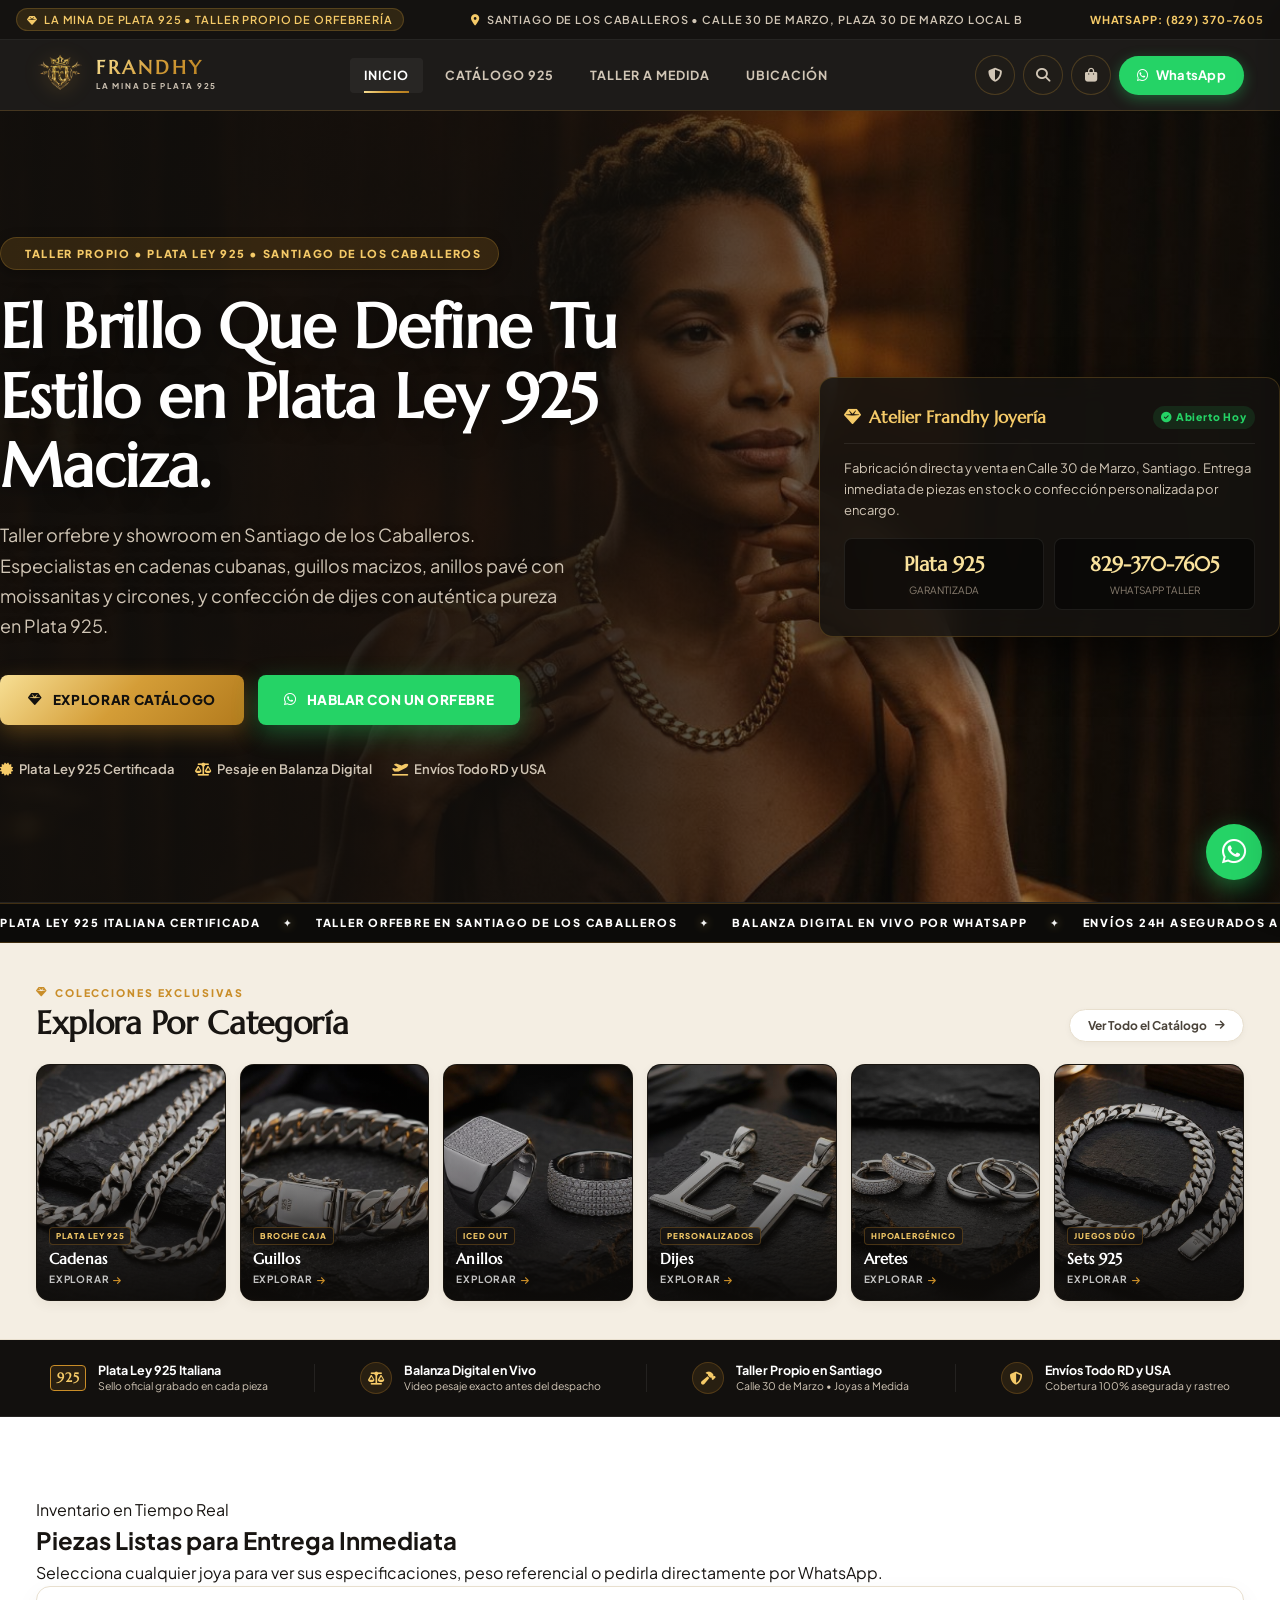
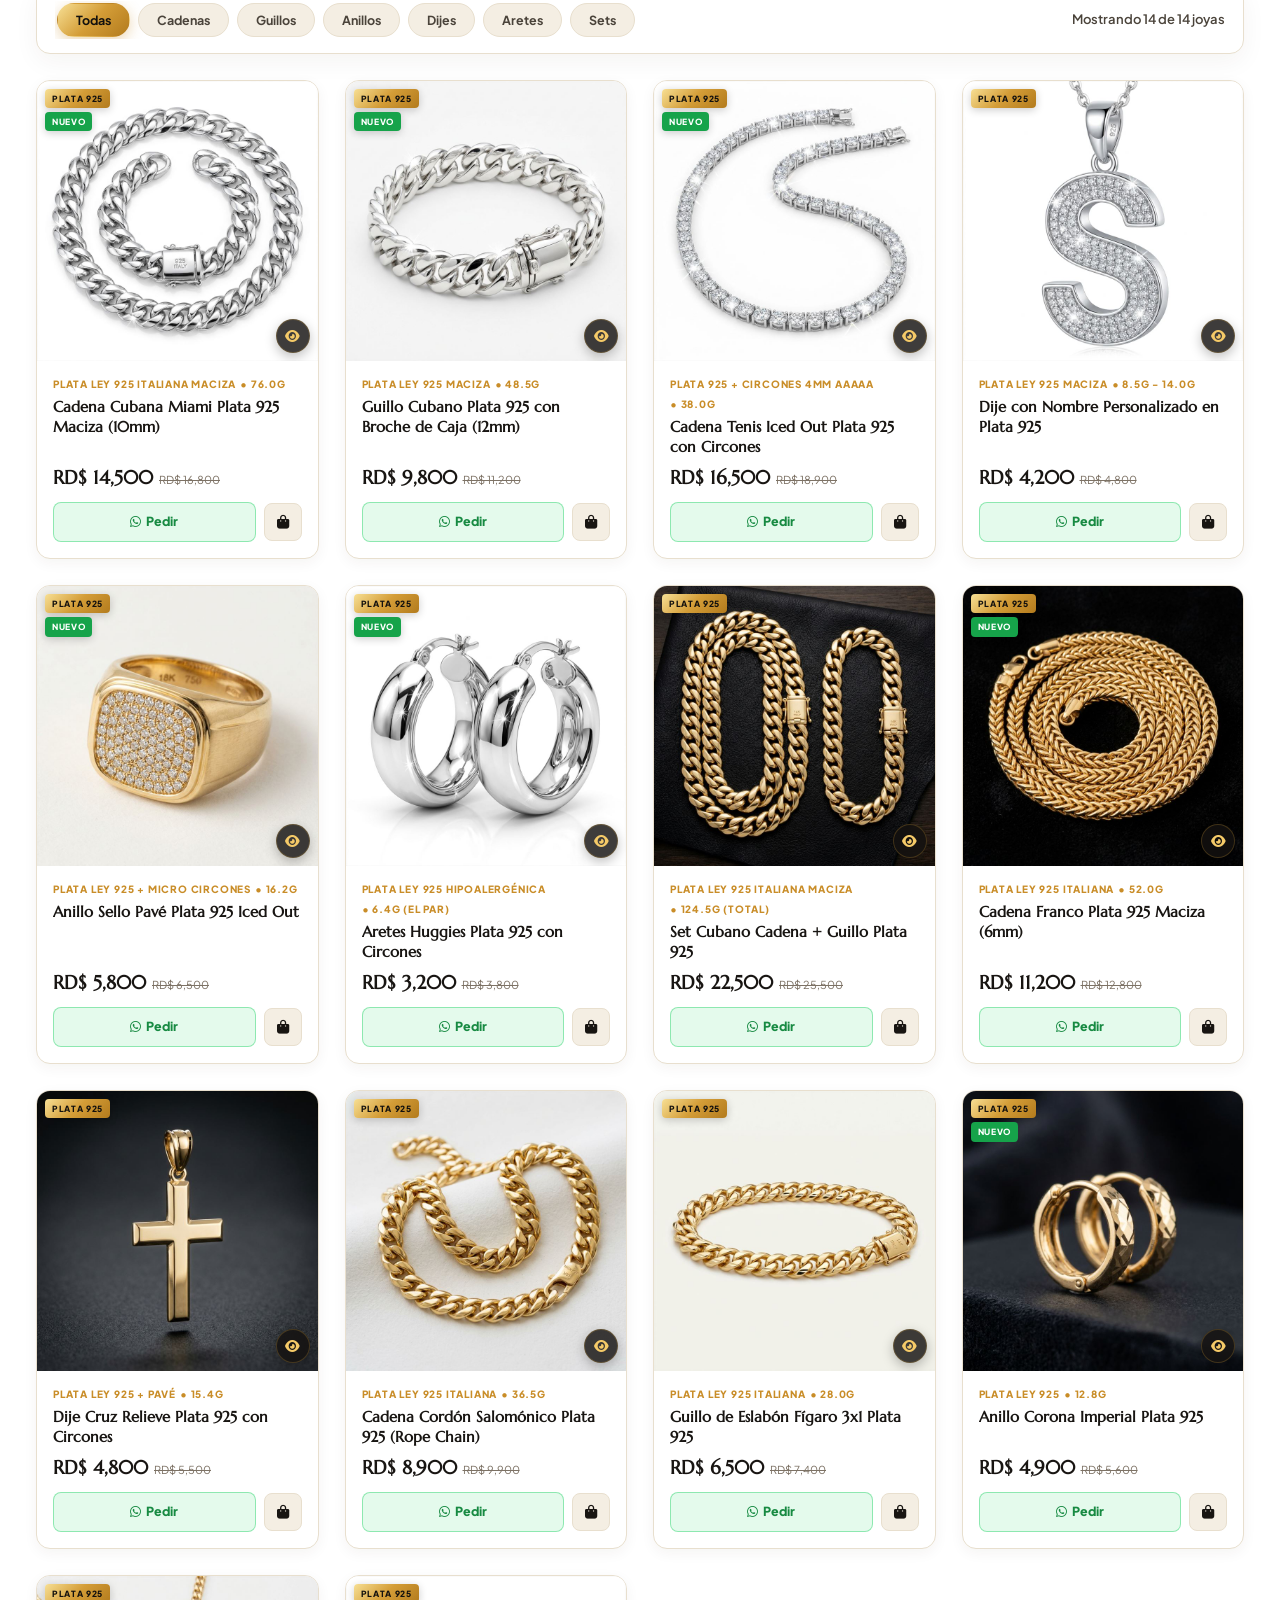
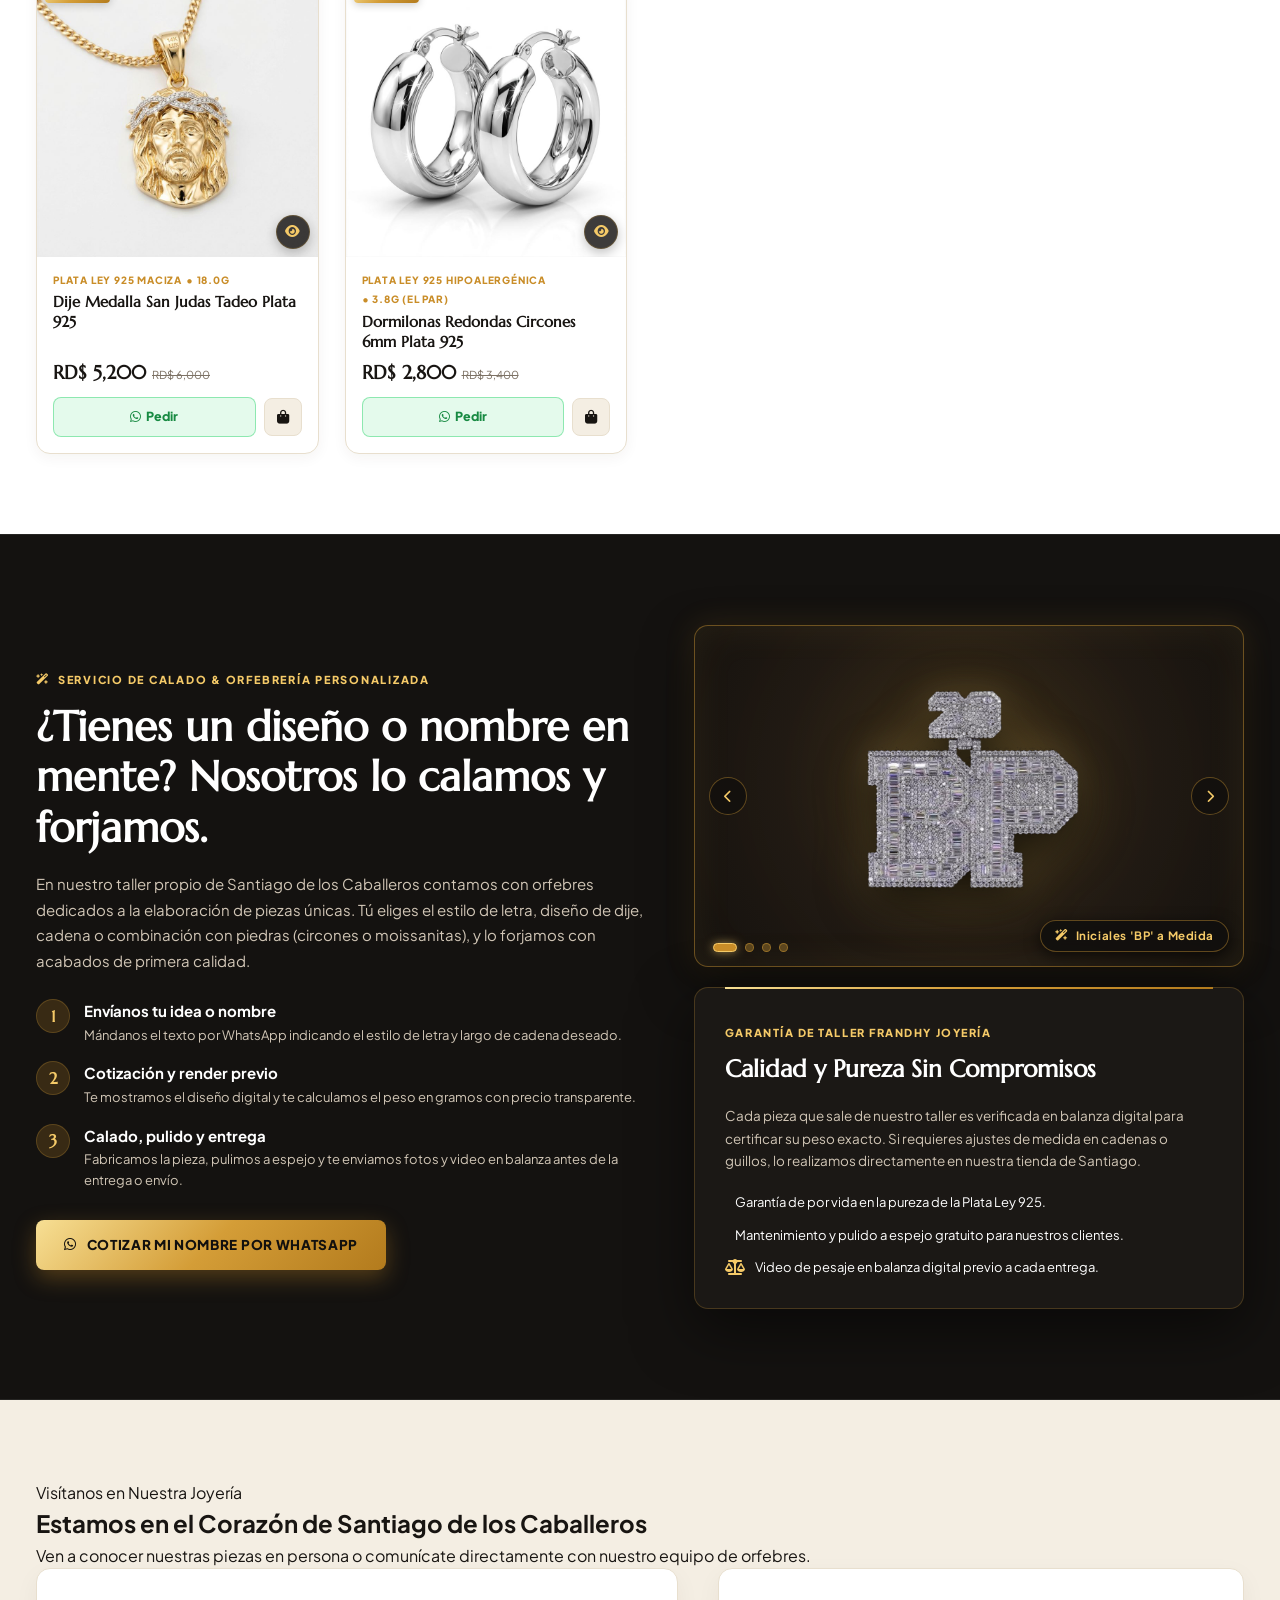
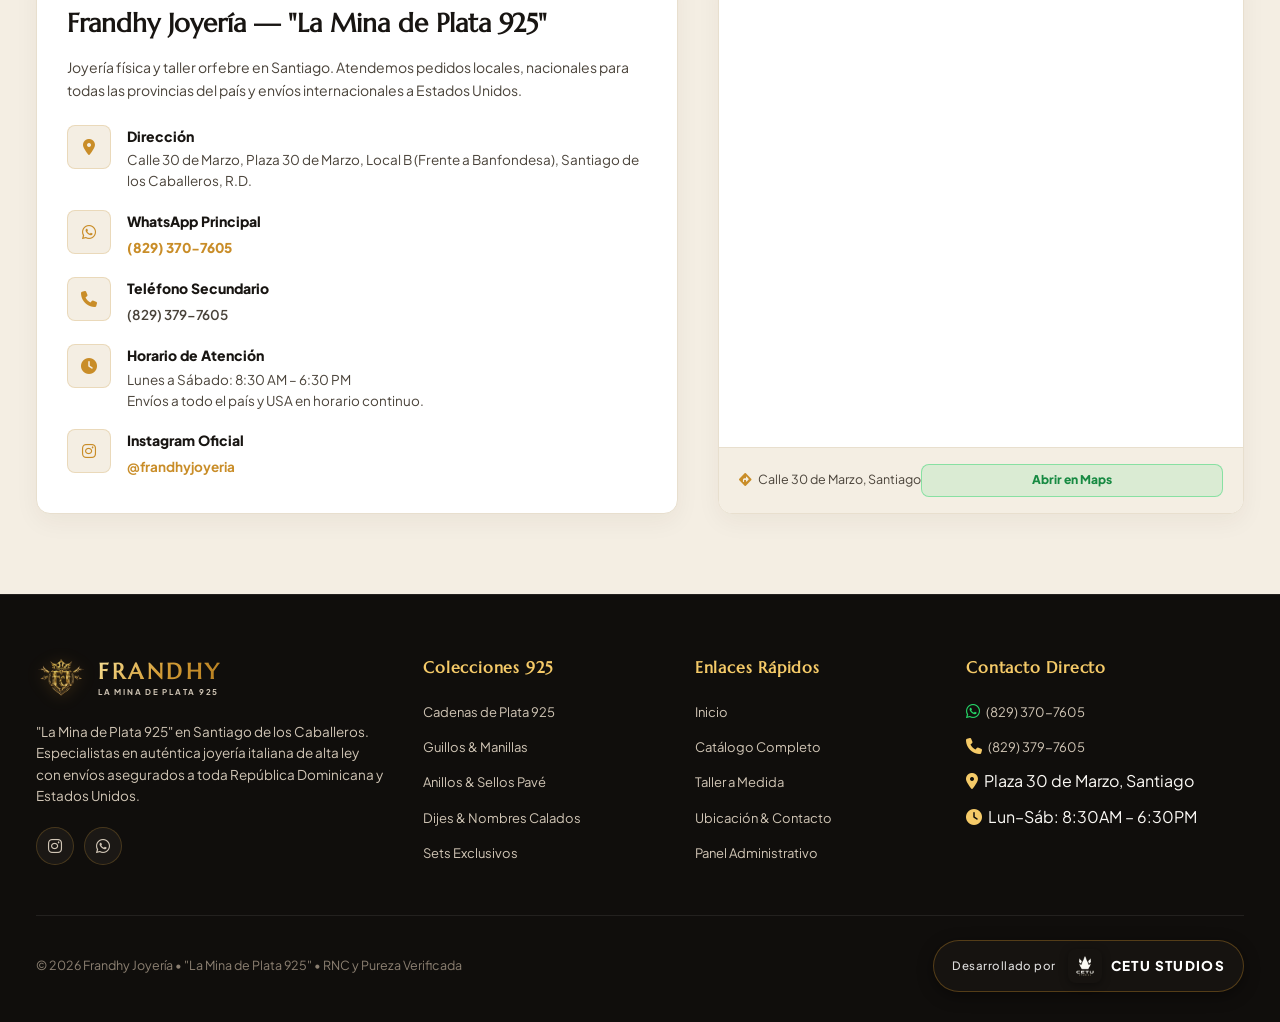
==== commit ead90532: "feat(cart): luxury cart redesign, stock limits, agotado badges & modal validation" ====
--- a/index.html
+++ b/index.html
@@ -165,7 +165,7 @@
   <aside class="cart-drawer" id="cart-drawer">
     <div class="cart-head">
       <span class="cart-title"><i class="fa-solid fa-bag-shopping" style="color:var(--gold); margin-right:8px;"></i>Tu Bolsa de Joyas</span>
-      <button type="button" class="mob-close-btn" id="cart-close-btn" aria-label="Cerrar bolsa">
+      <button type="button" class="cart-close-btn" id="cart-close-btn" aria-label="Cerrar bolsa" title="Cerrar bolsa">
         <i class="fa-solid fa-xmark"></i>
       </button>
     </div>
--- a/style.css
+++ b/style.css
@@ -1588,6 +1588,17 @@
   transform: translateY(-1px);
   box-shadow: 0 4px 12px rgba(201, 141, 40, 0.3);
 }
+.btn-card-bag:disabled,
+.btn-card-bag.disabled {
+  opacity: 0.35;
+  cursor: not-allowed;
+  pointer-events: none;
+  background: #f3f4f6;
+  color: #9ca3af;
+  border-color: #e5e7eb;
+  transform: none !important;
+  box-shadow: none !important;
+}
 
 /* ==========================================================================
    5. WORKSHOP SECTION (HIGH CONTRAST DARK ATELIER — ESPRESSO & GOLD)
@@ -1713,10 +1724,11 @@
   object-fit: contain;
   opacity: 0;
   visibility: hidden;
-  transform: scale(0.92) translateY(10px);
-  filter: drop-shadow(0 18px 30px rgba(0, 0, 0, 0.85)) drop-shadow(0 0 24px rgba(242, 202, 107, 0.35));
-  transition: opacity 0.6s cubic-bezier(0.16, 1, 0.3, 1), transform 0.6s cubic-bezier(0.16, 1, 0.3, 1), visibility 0.6s, filter 0.4s var(--ease);
+  transform: scale(0.95) translateY(6px);
+  filter: drop-shadow(0 14px 22px rgba(0, 0, 0, 0.8)) drop-shadow(0 0 16px rgba(242, 202, 107, 0.25));
+  transition: opacity 0.35s ease-out, transform 0.35s ease-out, visibility 0.35s;
   pointer-events: none;
+  will-change: opacity, transform;
 }
 
 .workshop-pendant-img.active {
@@ -1727,8 +1739,8 @@
 }
 
 .workshop-img-showcase:hover .workshop-pendant-img.active {
-  transform: scale(1.06) translateY(-4px);
-  filter: drop-shadow(0 25px 40px rgba(0, 0, 0, 0.95)) drop-shadow(0 0 35px rgba(242, 202, 107, 0.55));
+  transform: scale(1.05) translateY(-3px);
+  filter: drop-shadow(0 20px 32px rgba(0, 0, 0, 0.9)) drop-shadow(0 0 25px rgba(242, 202, 107, 0.45));
 }
 
 .workshop-carousel-arrow {
@@ -2252,7 +2264,7 @@
 .cart-drawer.open { transform: translateX(0); }
 
 .cart-head {
-  padding: 20px;
+  padding: 18px 20px;
   border-bottom: 1px solid var(--bdr-light);
   display: flex;
   align-items: center;
@@ -2261,37 +2273,78 @@
 }
 .cart-title {
   font-family: var(--font-serif);
-  font-size: 18px;
+  font-size: 17px;
   font-weight: 700;
   color: var(--text-dark);
+}
+
+/* Cart Drawer Close Button */
+.cart-close-btn {
+  width: 36px;
+  height: 36px;
+  border-radius: 50%;
+  background: rgba(18, 16, 14, 0.05);
+  border: 1px solid rgba(18, 16, 14, 0.12);
+  color: #12100e;
+  display: flex;
+  align-items: center;
+  justify-content: center;
+  font-size: 14px;
+  cursor: pointer;
+  transition: all 0.22s var(--ease);
+}
+.cart-close-btn:hover {
+  background: #12100e;
+  color: var(--gold-light);
+  border-color: var(--gold);
+  transform: rotate(90deg);
+}
+.cart-close-btn:active {
+  transform: scale(0.92) rotate(90deg);
 }
 
 .cart-items-wrap {
   flex: 1;
   overflow-y: auto;
-  padding: 18px 20px;
+  padding: 16px 18px;
   display: flex;
   flex-direction: column;
-  gap: 14px;
+  gap: 12px;
   background: #ffffff;
 }
+
+/* Cart Item Card */
 .cart-item {
   display: flex;
   align-items: center;
   gap: 12px;
   background: var(--canvas-subtle);
   border: 1px solid var(--bdr-light);
-  border-radius: var(--radius-s);
-  padding: 10px;
+  border-radius: var(--radius-m);
+  padding: 12px 14px;
+  transition: border-color 0.2s var(--ease), box-shadow 0.2s var(--ease);
+  position: relative;
+}
+.cart-item:hover {
+  border-color: rgba(201, 141, 40, 0.35);
+  box-shadow: 0 4px 14px rgba(0, 0, 0, 0.04);
 }
 .cart-item-img {
-  width: 50px;
-  height: 50px;
+  width: 58px;
+  height: 58px;
   border-radius: var(--radius-xs);
   object-fit: cover;
   background: #fff;
-}
-.cart-item-info { flex: 1; min-width: 0; }
+  border: 1px solid var(--bdr-light);
+  flex-shrink: 0;
+}
+.cart-item-info {
+  flex: 1;
+  min-width: 0;
+  display: flex;
+  flex-direction: column;
+  gap: 2px;
+}
 .cart-item-title {
   font-size: 13px;
   font-weight: 700;
@@ -2299,14 +2352,187 @@
   white-space: nowrap;
   overflow: hidden;
   text-overflow: ellipsis;
+  margin: 0;
+}
+.cart-item-meta {
+  font-size: 11px;
+  color: var(--text-dark-3);
+  letter-spacing: 0.02em;
 }
 .cart-item-price {
-  font-size: 13px;
+  font-size: 13.5px;
   color: var(--gold);
   font-weight: 800;
-  margin-top: 2px;
-}
-.cart-item-del { color: #ef4444; padding: 6px; font-size: 13px; }
+  margin: 2px 0 4px;
+}
+
+/* Quantity Stepper & Stock Tag */
+.cart-item-bottom {
+  display: flex;
+  align-items: center;
+  gap: 8px;
+  flex-wrap: wrap;
+}
+.cart-qty-stepper {
+  display: inline-flex;
+  align-items: center;
+  background: #ffffff;
+  border: 1px solid var(--bdr-light);
+  border-radius: 999px;
+  padding: 3px 5px;
+  box-shadow: 0 1px 3px rgba(0, 0, 0, 0.04);
+}
+.cart-qty-btn {
+  width: 28px;
+  height: 28px;
+  border-radius: 50%;
+  border: none;
+  background: transparent;
+  color: var(--text-dark);
+  display: flex;
+  align-items: center;
+  justify-content: center;
+  font-size: 11px;
+  font-weight: 700;
+  cursor: pointer;
+  transition: all 0.18s var(--ease);
+  user-select: none;
+  -webkit-user-select: none;
+  line-height: 1;
+}
+.cart-qty-btn:hover:not(:disabled):not(.is-max) {
+  background: var(--gold-gradient);
+  color: #12100e;
+  box-shadow: 0 2px 8px rgba(201, 141, 40, 0.35);
+}
+.cart-qty-btn:active:not(:disabled):not(.is-max) {
+  transform: scale(0.88);
+}
+.cart-qty-btn.is-max,
+.cart-qty-btn:disabled {
+  opacity: 0.35;
+  cursor: not-allowed;
+  color: #9ca3af;
+  background: transparent;
+  box-shadow: none;
+}
+.cart-qty-btn.is-max:hover {
+  background: rgba(220, 38, 38, 0.08);
+  color: #dc2626;
+  box-shadow: none;
+}
+.cart-qty-num {
+  min-width: 26px;
+  text-align: center;
+  font-size: 13px;
+  font-weight: 800;
+  color: var(--text-dark);
+  font-variant-numeric: tabular-nums;
+}
+
+/* Stock Warning Badge inside Cart */
+.cart-stock-tag {
+  font-size: 10px;
+  font-weight: 700;
+  padding: 2.5px 8px;
+  border-radius: 5px;
+  display: inline-flex;
+  align-items: center;
+  gap: 4px;
+  letter-spacing: 0.02em;
+}
+.cart-stock-tag.warning {
+  background: rgba(234, 88, 12, 0.12);
+  color: #c2410c;
+  border: 1px solid rgba(234, 88, 12, 0.3);
+}
+.cart-stock-tag.max {
+  background: rgba(201, 141, 40, 0.14);
+  color: #92400e;
+  border: 1px solid rgba(201, 141, 40, 0.35);
+}
+
+/* Remove Item Button */
+.cart-remove-btn {
+  width: 32px;
+  height: 32px;
+  border-radius: 50%;
+  background: transparent;
+  border: 1px solid transparent;
+  color: #9ca3af;
+  display: flex;
+  align-items: center;
+  justify-content: center;
+  font-size: 13px;
+  cursor: pointer;
+  transition: all 0.2s var(--ease);
+  flex-shrink: 0;
+  margin-left: 4px;
+}
+.cart-remove-btn:hover {
+  background: rgba(239, 68, 68, 0.1);
+  border-color: rgba(239, 68, 68, 0.25);
+  color: #dc2626;
+  transform: scale(1.08);
+}
+.cart-remove-btn:active {
+  transform: scale(0.92);
+}
+  height: 30px;
+  border-radius: 50%;
+  background: transparent;
+  border: 1px solid transparent;
+  color: #9ca3af;
+  display: flex;
+  align-items: center;
+  justify-content: center;
+  font-size: 13px;
+  cursor: pointer;
+  transition: all 0.2s var(--ease);
+  flex-shrink: 0;
+}
+.cart-remove-btn:hover {
+  background: rgba(239, 68, 68, 0.1);
+  border-color: rgba(239, 68, 68, 0.25);
+  color: #ef4444;
+  transform: scale(1.1);
+}
+.cart-remove-btn:active {
+  transform: scale(0.9);
+}
+
+/* Floating Luxury Toast */
+.frandhy-toast {
+  position: fixed;
+  bottom: calc(24px + env(safe-area-inset-bottom, 0px));
+  right: 24px;
+  z-index: 9999;
+  background: #181512;
+  border: 1px solid rgba(212, 157, 55, 0.6);
+  color: #ffffff;
+  padding: 12px 18px;
+  border-radius: 12px;
+  font-size: 13px;
+  font-weight: 600;
+  box-shadow: 0 12px 36px rgba(0, 0, 0, 0.5);
+  display: flex;
+  align-items: center;
+  gap: 10px;
+  transform: translateY(20px);
+  opacity: 0;
+  transition: all 0.28s cubic-bezier(0.16, 1, 0.3, 1);
+  pointer-events: none;
+  max-width: min(420px, 90vw);
+}
+.frandhy-toast.show {
+  transform: translateY(0);
+  opacity: 1;
+  pointer-events: auto;
+}
+.frandhy-toast i {
+  color: var(--gold-light);
+  font-size: 16px;
+}
 
 .cart-foot {
   padding: 20px;
@@ -2423,6 +2649,20 @@
   .section-workshop {
     padding: 52px 0;
   }
+  .workshop-carousel-stage {
+    height: 250px;
+  }
+  .workshop-pendant-img {
+    max-height: 235px;
+    max-width: 90%;
+    filter: drop-shadow(0 10px 18px rgba(0, 0, 0, 0.75));
+    transition: opacity 0.28s ease-out, transform 0.28s ease-out, visibility 0.28s;
+  }
+  .workshop-carousel-arrow {
+    width: 42px;
+    height: 42px;
+    font-size: 15px;
+  }
   .workshop-visual-card {
     padding: 22px 18px;
   }
